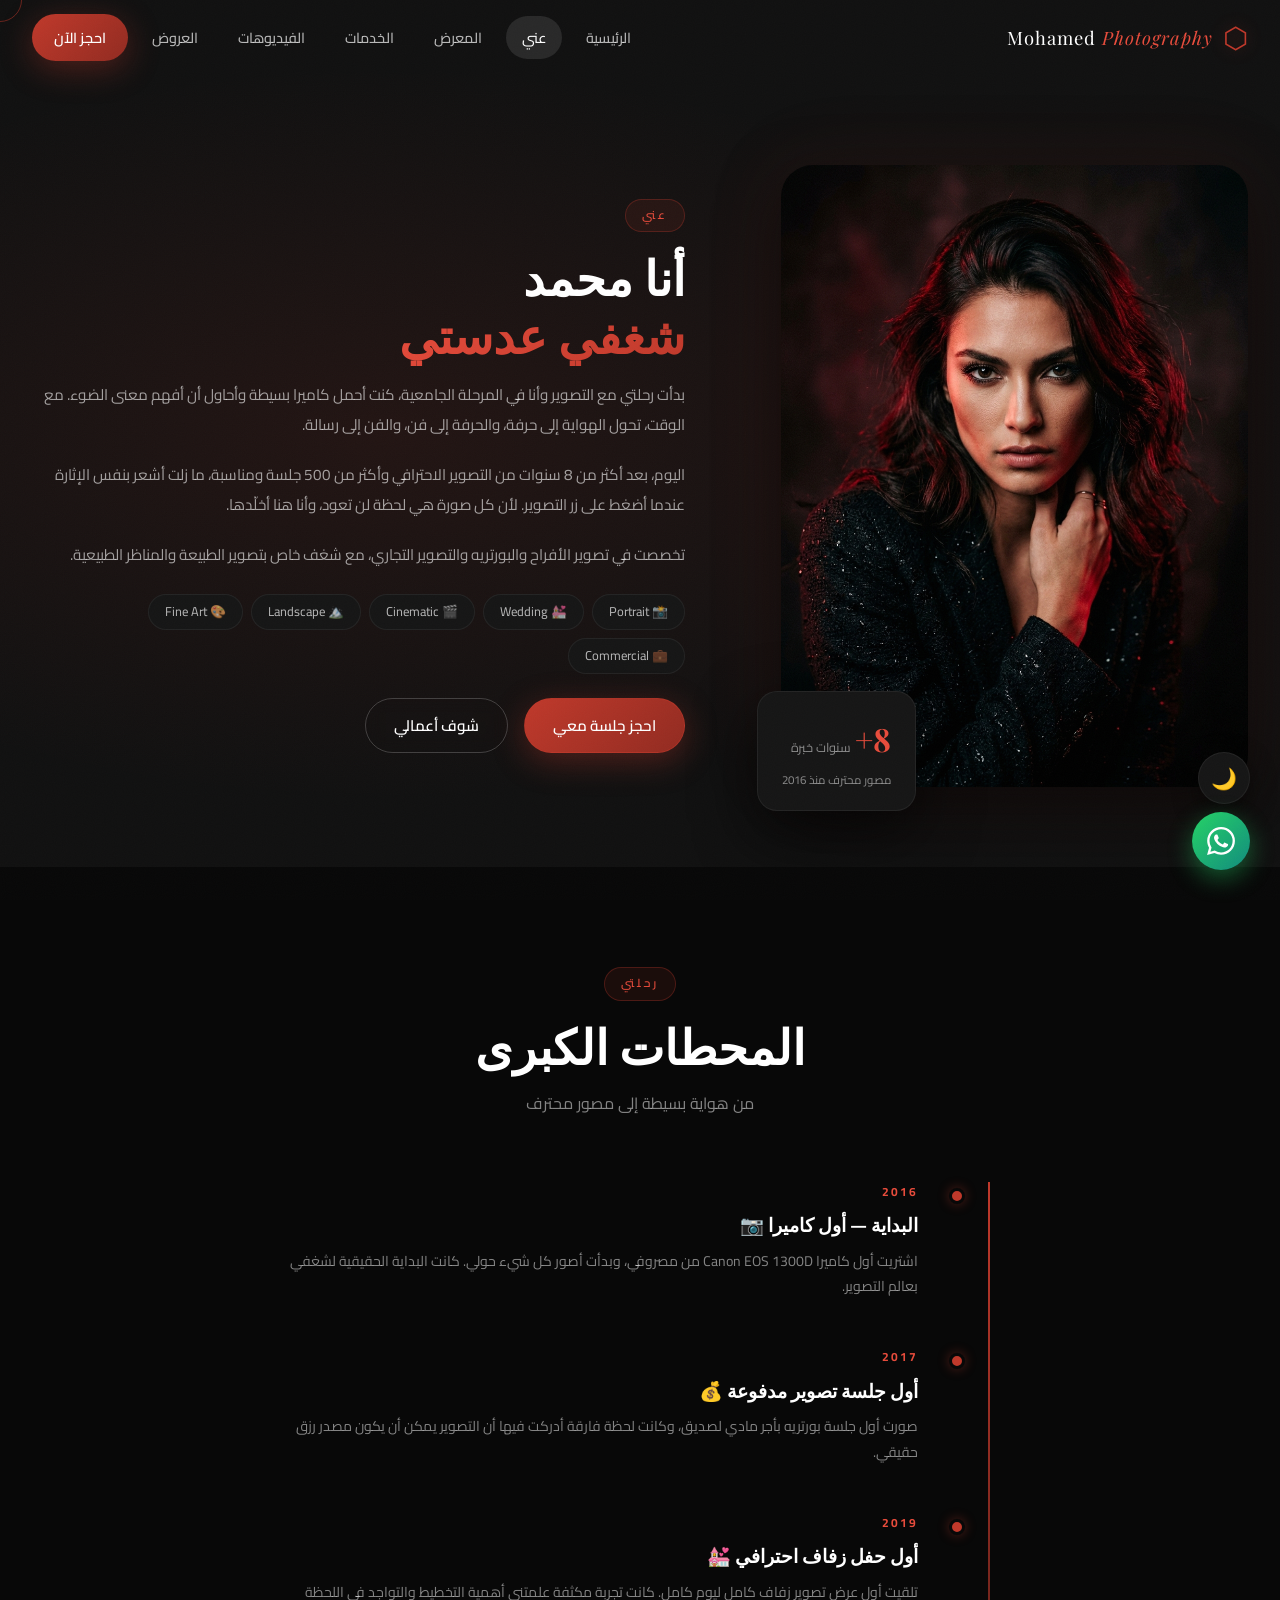
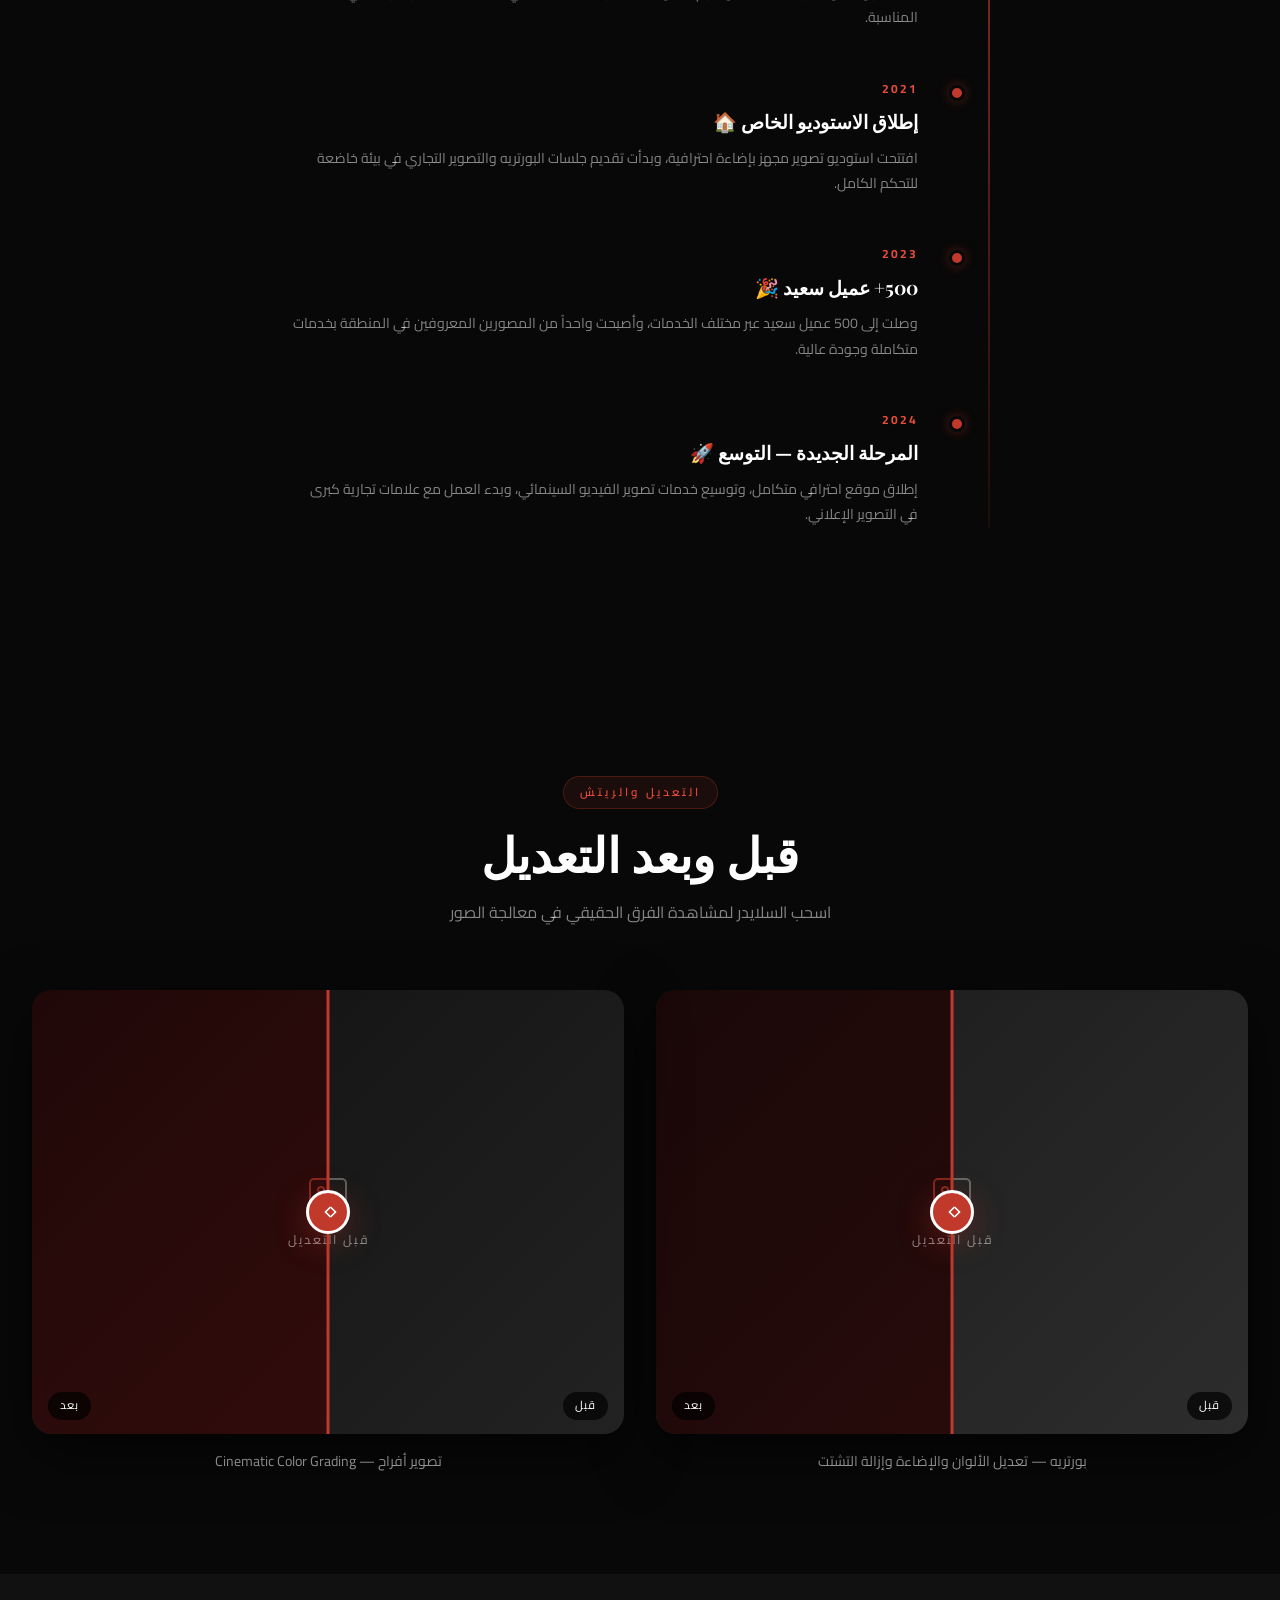
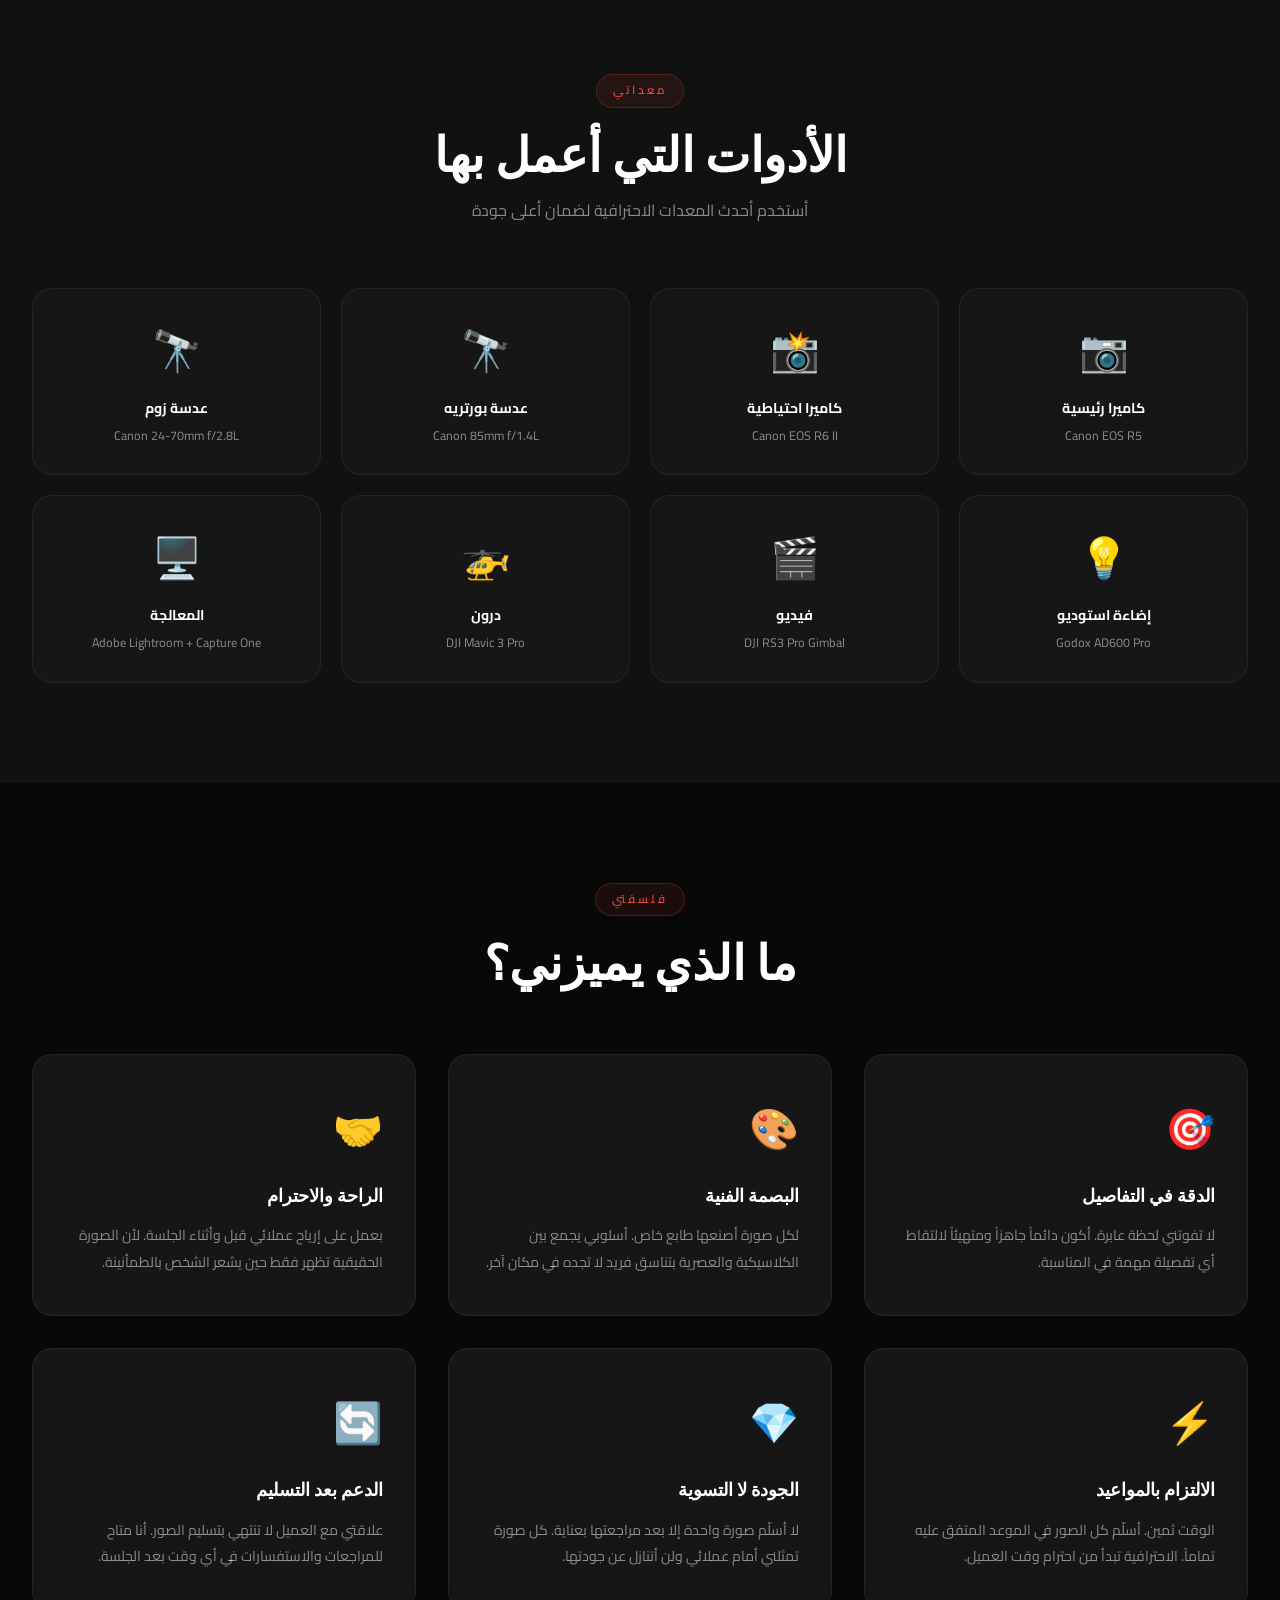
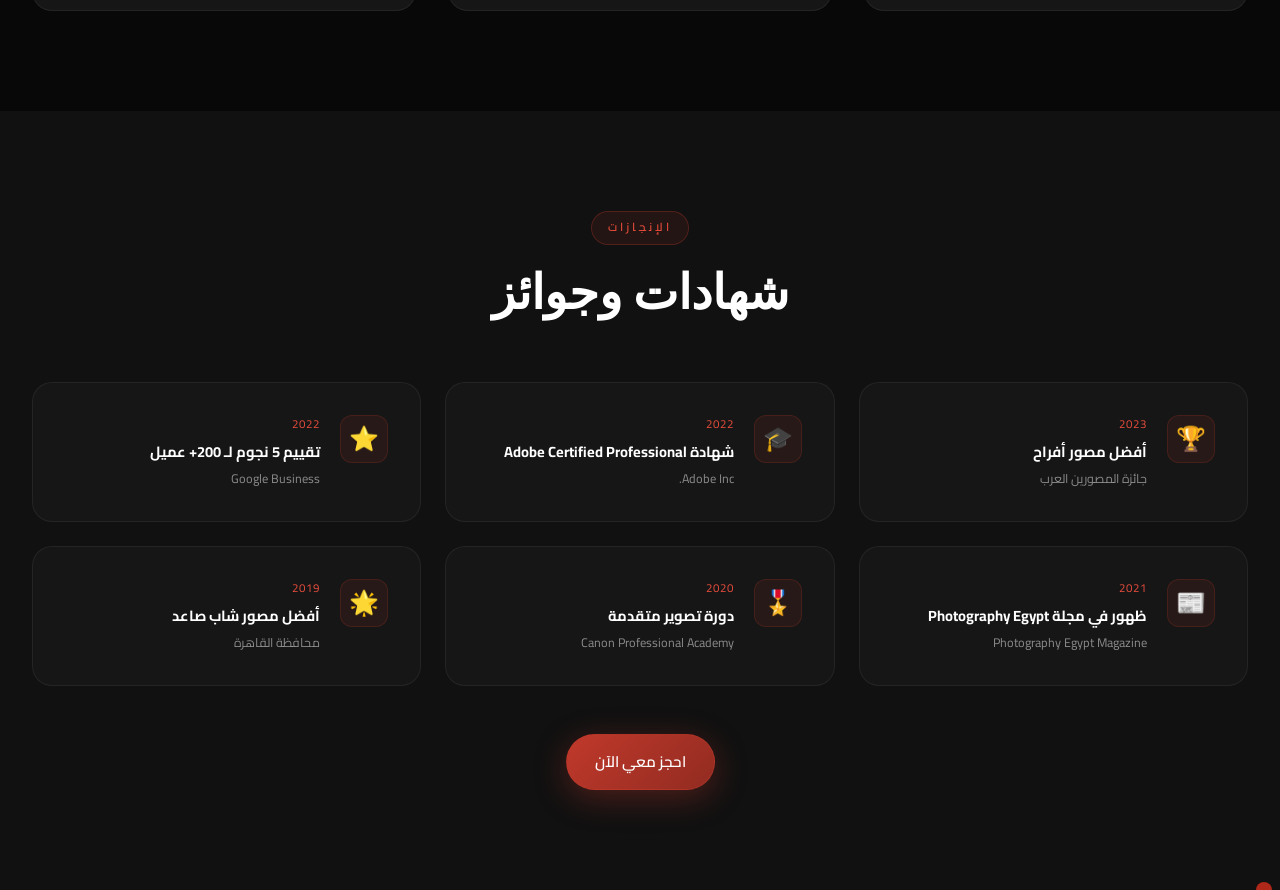
==== about.html @ d5df91e8 "Initial commit: Mohamed Photography website" ====
<!DOCTYPE html>
<html lang="ar" dir="rtl">
<head>
  <meta charset="UTF-8" />
  <meta name="viewport" content="width=device-width, initial-scale=1.0" />
  <title>عني | Mohamed Photography</title>
  <meta name="description" content="تعرف على Mohamed — مصور فوتوغرافي احترافي بخبرة 8 سنوات. قصتي مع التصوير، معداتي، شهاداتي." />
  <link rel="preconnect" href="https://fonts.googleapis.com" />
  <link rel="preconnect" href="https://fonts.gstatic.com" crossorigin />
  <link href="https://fonts.googleapis.com/css2?family=Playfair+Display:wght@400;600;700;900&family=Cairo:wght@300;400;500;600;700;900&display=swap" rel="stylesheet" />
  <link rel="stylesheet" href="css/style.css" />
  <link rel="stylesheet" href="css/animations.css" />
  <style>
.page-hero {
  padding: calc(var(--nav-height) + 90px) 0 80px;
  background: var(--black-mid);
  position: relative; overflow: hidden;
}
.page-hero::before {
  content: '';
  position: absolute; inset: 0;
  background: radial-gradient(ellipse at 30% 50%, rgba(192,57,43,0.1) 0%, transparent 60%);
}
.about-page-grid {
  display: grid;
  grid-template-columns: 1fr 1.4fr;
  gap: 6rem; align-items: center;
  position: relative; z-index: 2;
}
.about-page-img-wrap { position: relative; }
.about-page-img {
  width: 100%; border-radius: var(--radius-xl);
  box-shadow: var(--shadow-lg), 0 0 80px rgba(192,57,43,0.12);
  object-fit: cover; aspect-ratio: 3/4;
  transition: transform 0.6s ease;
}
.about-page-img-wrap:hover .about-page-img { transform: scale(1.02); }
.about-float-card {
  position: absolute; bottom: -24px; left: -24px;
  background: var(--black-card); border: 1px solid var(--black-border);
  border-radius: var(--radius-lg); padding: 1.25rem 1.5rem;
  box-shadow: var(--shadow-lg);
  animation: floatBadge 3s ease-in-out infinite;
}
.float-stat { display: flex; align-items: baseline; gap: 4px; }
.float-num { font-family: var(--font-display); font-size: 2rem; font-weight: 700; color: var(--crimson-light); }
.float-label { font-size: 0.8rem; color: var(--white-50); }
.about-page-content {}
.about-page-content .section-title { margin-bottom: 1rem; }
.about-page-content p { color: var(--white-60, rgba(255,255,255,0.6)); line-height: 2; margin-bottom: 1.2rem; font-size: 0.95rem; }
.about-tags { display: flex; flex-wrap: wrap; gap: 0.5rem; margin: 1.5rem 0; }
.about-tag {
  padding: 6px 16px; border-radius: 100px;
  border: 1px solid var(--black-border);
  background: var(--black-card);
  font-size: 0.8rem; color: var(--white-70);
  transition: var(--transition);
}
.about-tag:hover { border-color: rgba(192,57,43,0.3); color: var(--crimson-light); }

/* Timeline */
.timeline-section { padding: 100px 0; background: var(--black); }
.timeline { position: relative; padding-right: 2rem; }
.timeline::before {
  content: ''; position: absolute;
  top: 0; right: 0; bottom: 0; width: 2px;
  background: linear-gradient(to bottom, var(--crimson), rgba(192,57,43,0.1));
}
.timeline-item {
  position: relative; padding-right: 2.5rem;
  margin-bottom: 3rem;
  opacity: 0; transform: translateX(20px);
  transition: opacity 0.6s ease, transform 0.6s ease;
}
.timeline-item.visible { opacity: 1; transform: translateX(0); }
.timeline-dot {
  position: absolute; right: -7px; top: 6px;
  width: 16px; height: 16px; border-radius: 50%;
  background: var(--crimson);
  border: 3px solid var(--black);
  box-shadow: 0 0 12px var(--crimson-glow);
}
.timeline-year {
  font-size: 0.75rem; color: var(--crimson-light);
  letter-spacing: 2px; text-transform: uppercase; font-weight: 700;
  margin-bottom: 6px;
}
.timeline-title {
  font-family: var(--font-display); font-size: 1.2rem; font-weight: 700;
  margin-bottom: 0.5rem;
}
.timeline-desc { font-size: 0.88rem; color: var(--white-50); line-height: 1.8; }

/* Equipment */
.equipment-section { padding: 100px 0; background: var(--black-mid); }
.equipment-grid {
  display: grid; grid-template-columns: repeat(4, 1fr); gap: 1.25rem;
}
.equip-card {
  background: var(--black-card); border: 1px solid var(--black-border);
  border-radius: var(--radius-lg); padding: 1.75rem 1.5rem;
  text-align: center; transition: var(--transition-slow);
}
.equip-card:hover {
  border-color: rgba(192,57,43,0.3); transform: translateY(-6px);
  box-shadow: var(--shadow-lg);
}
.equip-icon {
  font-size: 2.5rem; margin-bottom: 0.75rem; display: block;
}
.equip-name { font-size: 0.88rem; font-weight: 700; margin-bottom: 4px; }
.equip-model { font-size: 0.78rem; color: var(--white-50); }

/* Values */
.values-section { padding: 100px 0; background: var(--black); }
.values-grid { display: grid; grid-template-columns: repeat(3, 1fr); gap: 2rem; }
.value-card {
  background: var(--black-card); border: 1px solid var(--black-border);
  border-radius: var(--radius-lg); padding: 2.5rem 2rem;
  position: relative; overflow: hidden; transition: var(--transition-slow);
}
.value-card::before {
  content: ''; position: absolute; bottom: 0; left: 0; right: 0; height: 3px;
  background: linear-gradient(90deg, var(--crimson), var(--crimson-light));
  transform: scaleX(0); transform-origin: right; transition: transform var(--transition-slow);
}
.value-card:hover { transform: translateY(-6px); box-shadow: var(--shadow-lg); }
.value-card:hover::before { transform: scaleX(1); transform-origin: left; }
.value-icon { font-size: 2.5rem; margin-bottom: 1rem; display: block; }
.value-title { font-family: var(--font-display); font-size: 1.15rem; font-weight: 700; margin-bottom: 0.75rem; }
.value-desc { font-size: 0.88rem; color: var(--white-50); line-height: 1.9; }

/* Awards */
.awards-section { padding: 100px 0; background: var(--black-mid); }
.awards-grid { display: grid; grid-template-columns: repeat(3, 1fr); gap: 1.5rem; }
.award-card {
  background: var(--black-card); border: 1px solid var(--black-border);
  border-radius: var(--radius-lg); padding: 2rem;
  display: flex; gap: 1.25rem; align-items: flex-start;
  transition: var(--transition-slow);
}
.award-card:hover { border-color: rgba(192,57,43,0.25); transform: translateY(-4px); }
.award-icon-wrap {
  width: 48px; height: 48px; border-radius: var(--radius);
  background: var(--crimson-subtle); border: 1px solid rgba(192,57,43,0.2);
  display: flex; align-items: center; justify-content: center; flex-shrink: 0;
  font-size: 1.5rem;
}
.award-year { font-size: 0.72rem; color: var(--crimson-light); letter-spacing: 1px; text-transform: uppercase; margin-bottom: 4px; }
.award-title { font-size: 0.92rem; font-weight: 700; margin-bottom: 4px; }
.award-org { font-size: 0.78rem; color: var(--white-50); }

/* Before/After */
.before-after-section { padding: 100px 0; background: var(--black); }
.ba-grid { display: grid; grid-template-columns: repeat(2, 1fr); gap: 2rem; }
.ba-slider-wrap {
  border-radius: var(--radius-lg); overflow: hidden;
  position: relative; aspect-ratio: 4/3;
  cursor: col-resize; user-select: none;
  box-shadow: var(--shadow-lg);
}
.ba-before, .ba-after {
  position: absolute; inset: 0;
  display: flex; align-items: center; justify-content: center;
}
.ba-before { background: linear-gradient(135deg, #1a1a1a, #2d2d2d); }
.ba-after { background: linear-gradient(135deg, #1a0808, #2d0c0c); clip-path: inset(0 50% 0 0); transition: none; }
.ba-ph {
  display: flex; flex-direction: column; align-items: center; gap: 8px;
  pointer-events: none;
}
.ba-ph svg { width: 48px; height: 48px; }
.ba-ph span { font-size: 0.78rem; letter-spacing: 2px; text-transform: uppercase; opacity: 0.5; }
.ba-before .ba-ph svg { color: rgba(255,255,255,0.3); }
.ba-after .ba-ph svg { color: rgba(192,57,43,0.6); }
.ba-divider {
  position: absolute; top: 0; bottom: 0; width: 3px;
  background: var(--crimson); left: 50%; transform: translateX(-50%);
  z-index: 10; transition: none;
}
.ba-handle {
  position: absolute; top: 50%; left: 50%;
  transform: translate(-50%, -50%);
  width: 44px; height: 44px; border-radius: 50%;
  background: var(--crimson); border: 3px solid white;
  box-shadow: var(--shadow-crimson);
  display: flex; align-items: center; justify-content: center;
  z-index: 11;
}
.ba-handle svg { width: 20px; height: 20px; color: white; }
.ba-label-before, .ba-label-after {
  position: absolute; bottom: 14px;
  background: rgba(0,0,0,0.7); color: white;
  font-size: 0.72rem; letter-spacing: 1px; text-transform: uppercase;
  padding: 4px 12px; border-radius: 100px; z-index: 12;
}
.ba-label-before { right: 16px; }
.ba-label-after { left: 16px; }
.ba-title { padding: 1rem 0 0; font-size: 0.88rem; color: var(--white-70); text-align: center; }

@media (max-width:1024px) {
  .about-page-grid { grid-template-columns:1fr; gap:3rem; }
  .equipment-grid { grid-template-columns:repeat(2,1fr); }
  .values-grid { grid-template-columns:repeat(2,1fr); }
  .awards-grid { grid-template-columns:1fr; }
  .ba-grid { grid-template-columns:1fr; }
}
@media (max-width:640px) {
  .equipment-grid { grid-template-columns:repeat(2,1fr); }
  .values-grid { grid-template-columns:1fr; }
}
  </style>
</head>
<body>

<div id="preloader">
  <div class="preloader-inner">
    <div class="lens-ring"></div><div class="lens-ring ring2"></div><div class="lens-ring ring3"></div>
    <div class="aperture">
      <div class="aperture-blade"></div><div class="aperture-blade"></div>
      <div class="aperture-blade"></div><div class="aperture-blade"></div>
      <div class="aperture-blade"></div><div class="aperture-blade"></div>
    </div>
    <p class="preloader-text">Mohamed Photography</p>
  </div>
</div>

<nav id="navbar" class="navbar">
  <div class="nav-container">
    <a href="index.html" class="nav-logo">
      <span class="logo-icon">⬡</span>
      <span class="logo-text">Mohamed <em>Photography</em></span>
    </a>
    <button class="nav-toggle" id="navToggle"><span></span><span></span><span></span></button>
    <ul class="nav-links" id="navLinks">
      <li><a href="index.html" class="nav-link">الرئيسية</a></li>
      <li><a href="about.html" class="nav-link active">عني</a></li>
      <li><a href="gallery.html" class="nav-link">المعرض</a></li>
      <li><a href="services.html" class="nav-link">الخدمات</a></li>
      <li><a href="videos.html" class="nav-link">الفيديوهات</a></li>
      <li><a href="offers.html" class="nav-link">العروض</a></li>
      <li><a href="contact.html" class="nav-link nav-cta">احجز الآن</a></li>
    </ul>
  </div>
</nav>

<!-- HERO -->
<section class="page-hero">
  <div class="container">
    <div class="about-page-grid">
      <div class="about-page-img-wrap">
        <img src="gallery_portrait.jpg" alt="Mohamed — مصور فوتوغرافي" class="about-page-img" />
        <div class="about-float-card">
          <div class="float-stat">
            <span class="float-num">8+</span>
            <span class="float-label">سنوات خبرة</span>
          </div>
          <div style="font-size:0.72rem;color:var(--white-50);margin-top:4px">مصور محترف منذ 2016</div>
        </div>
      </div>
      <div class="about-page-content">
        <div class="section-tag">عني</div>
        <h1 class="section-title">أنا محمد<br/><span class="accent-text">شغفي عدستي</span></h1>
        <p>بدأت رحلتي مع التصوير وأنا في المرحلة الجامعية، كنت أحمل كاميرا بسيطة وأحاول أن أفهم معنى الضوء. مع الوقت، تحول الهواية إلى حرفة، والحرفة إلى فن، والفن إلى رسالة.</p>
        <p>اليوم، بعد أكثر من 8 سنوات من التصوير الاحترافي وأكثر من 500 جلسة ومناسبة، ما زلت أشعر بنفس الإثارة عندما أضغط على زر التصوير. لأن كل صورة هي لحظة لن تعود، وأنا هنا أخلّدها.</p>
        <p>تخصصت في تصوير الأفراح والبورتريه والتصوير التجاري، مع شغف خاص بتصوير الطبيعة والمناظر الطبيعية.</p>
        <div class="about-tags">
          <span class="about-tag">📸 Portrait</span>
          <span class="about-tag">💒 Wedding</span>
          <span class="about-tag">🎬 Cinematic</span>
          <span class="about-tag">🏔️ Landscape</span>
          <span class="about-tag">🎨 Fine Art</span>
          <span class="about-tag">💼 Commercial</span>
        </div>
        <div style="display:flex;gap:1rem;flex-wrap:wrap;margin-top:1.5rem">
          <a href="contact.html" class="btn btn-primary">احجز جلسة معي</a>
          <a href="gallery.html" class="btn btn-outline">شوف أعمالي</a>
        </div>
      </div>
    </div>
  </div>
</section>

<!-- TIMELINE -->
<section class="timeline-section">
  <div class="container">
    <div class="section-header">
      <div class="section-tag">رحلتي</div>
      <h2 class="section-title">المحطات الكبرى</h2>
      <p class="section-subtitle">من هواية بسيطة إلى مصور محترف</p>
    </div>
    <div style="max-width:700px;margin:0 auto">
      <div class="timeline">
        <div class="timeline-item">
          <div class="timeline-dot"></div>
          <div class="timeline-year">2016</div>
          <div class="timeline-title">البداية — أول كاميرا 📷</div>
          <div class="timeline-desc">اشتريت أول كاميرا Canon EOS 1300D من مصروفي، وبدأت أصور كل شيء حولي. كانت البداية الحقيقية لشغفي بعالم التصوير.</div>
        </div>
        <div class="timeline-item">
          <div class="timeline-dot"></div>
          <div class="timeline-year">2017</div>
          <div class="timeline-title">أول جلسة تصوير مدفوعة 💰</div>
          <div class="timeline-desc">صورت أول جلسة بورتريه بأجر مادي لصديق، وكانت لحظة فارقة أدركت فيها أن التصوير يمكن أن يكون مصدر رزق حقيقي.</div>
        </div>
        <div class="timeline-item">
          <div class="timeline-dot"></div>
          <div class="timeline-year">2019</div>
          <div class="timeline-title">أول حفل زفاف احترافي 💒</div>
          <div class="timeline-desc">تلقيت أول عرض تصوير زفاف كامل ليوم كامل. كانت تجربة مكثفة علمتني أهمية التخطيط والتواجد في اللحظة المناسبة.</div>
        </div>
        <div class="timeline-item">
          <div class="timeline-dot"></div>
          <div class="timeline-year">2021</div>
          <div class="timeline-title">إطلاق الاستوديو الخاص 🏠</div>
          <div class="timeline-desc">افتتحت استوديو تصوير مجهز بإضاءة احترافية، وبدأت تقديم جلسات البورتريه والتصوير التجاري في بيئة خاضعة للتحكم الكامل.</div>
        </div>
        <div class="timeline-item">
          <div class="timeline-dot"></div>
          <div class="timeline-year">2023</div>
          <div class="timeline-title">500+ عميل سعيد 🎉</div>
          <div class="timeline-desc">وصلت إلى 500 عميل سعيد عبر مختلف الخدمات، وأصبحت واحداً من المصورين المعروفين في المنطقة بخدمات متكاملة وجودة عالية.</div>
        </div>
        <div class="timeline-item">
          <div class="timeline-dot"></div>
          <div class="timeline-year">2024</div>
          <div class="timeline-title">المرحلة الجديدة — التوسع 🚀</div>
          <div class="timeline-desc">إطلاق موقع احترافي متكامل، وتوسيع خدمات تصوير الفيديو السينمائي، وبدء العمل مع علامات تجارية كبرى في التصوير الإعلاني.</div>
        </div>
      </div>
    </div>
  </div>
</section>

<!-- BEFORE/AFTER -->
<section class="before-after-section">
  <div class="container">
    <div class="section-header">
      <div class="section-tag">التعديل والريتش</div>
      <h2 class="section-title">قبل وبعد التعديل</h2>
      <p class="section-subtitle">اسحب السلايدر لمشاهدة الفرق الحقيقي في معالجة الصور</p>
    </div>
    <div class="ba-grid">
      <!-- Slider 1 -->
      <div>
        <div class="ba-slider-wrap" id="ba1">
          <div class="ba-before">
            <div class="ba-ph">
              <svg viewBox="0 0 24 24" fill="none" stroke="currentColor" stroke-width="1"><rect x="3" y="3" width="18" height="18" rx="2"/><circle cx="8.5" cy="8.5" r="1.5"/><polyline points="21 15 16 10 5 21"/></svg>
              <span>قبل التعديل</span>
            </div>
          </div>
          <div class="ba-after" id="ba1-after">
            <div class="ba-ph">
              <svg viewBox="0 0 24 24" fill="none" stroke="currentColor" stroke-width="1"><rect x="3" y="3" width="18" height="18" rx="2"/><circle cx="8.5" cy="8.5" r="1.5"/><polyline points="21 15 16 10 5 21"/></svg>
              <span>بعد التعديل</span>
            </div>
          </div>
          <div class="ba-divider" id="ba1-div"></div>
          <div class="ba-handle" id="ba1-handle">
            <svg viewBox="0 0 24 24" fill="none" stroke="currentColor" stroke-width="2"><polyline points="15 18 9 12 15 6"/><polyline points="9 18 3 12 9 6" transform="scale(-1,1) translate(-24,0)"/></svg>
          </div>
          <span class="ba-label-before">قبل</span>
          <span class="ba-label-after">بعد</span>
        </div>
        <div class="ba-title">بورتريه — تعديل الألوان والإضاءة وإزالة التشتت</div>
      </div>
      <!-- Slider 2 -->
      <div>
        <div class="ba-slider-wrap" id="ba2">
          <div class="ba-before" style="background:linear-gradient(135deg,#111,#222)">
            <div class="ba-ph">
              <svg viewBox="0 0 24 24" fill="none" stroke="currentColor" stroke-width="1"><rect x="3" y="3" width="18" height="18" rx="2"/><circle cx="8.5" cy="8.5" r="1.5"/><polyline points="21 15 16 10 5 21"/></svg>
              <span>قبل التعديل</span>
            </div>
          </div>
          <div class="ba-after" id="ba2-after" style="background:linear-gradient(135deg,#200808,#380d0d)">
            <div class="ba-ph">
              <svg viewBox="0 0 24 24" fill="none" stroke="currentColor" stroke-width="1"><rect x="3" y="3" width="18" height="18" rx="2"/><circle cx="8.5" cy="8.5" r="1.5"/><polyline points="21 15 16 10 5 21"/></svg>
              <span>بعد التعديل</span>
            </div>
          </div>
          <div class="ba-divider" id="ba2-div"></div>
          <div class="ba-handle" id="ba2-handle">
            <svg viewBox="0 0 24 24" fill="none" stroke="currentColor" stroke-width="2"><polyline points="15 18 9 12 15 6"/><polyline points="9 18 3 12 9 6" transform="scale(-1,1) translate(-24,0)"/></svg>
          </div>
          <span class="ba-label-before">قبل</span>
          <span class="ba-label-after">بعد</span>
        </div>
        <div class="ba-title">تصوير أفراح — Cinematic Color Grading</div>
      </div>
    </div>
  </div>
</section>

<!-- EQUIPMENT -->
<section class="equipment-section">
  <div class="container">
    <div class="section-header">
      <div class="section-tag">معداتي</div>
      <h2 class="section-title">الأدوات التي أعمل بها</h2>
      <p class="section-subtitle">أستخدم أحدث المعدات الاحترافية لضمان أعلى جودة</p>
    </div>
    <div class="equipment-grid">
      <div class="equip-card"><span class="equip-icon">📷</span><div class="equip-name">كاميرا رئيسية</div><div class="equip-model">Canon EOS R5</div></div>
      <div class="equip-card"><span class="equip-icon">📸</span><div class="equip-name">كاميرا احتياطية</div><div class="equip-model">Canon EOS R6 II</div></div>
      <div class="equip-card"><span class="equip-icon">🔭</span><div class="equip-name">عدسة بورتريه</div><div class="equip-model">Canon 85mm f/1.4L</div></div>
      <div class="equip-card"><span class="equip-icon">🔭</span><div class="equip-name">عدسة زوم</div><div class="equip-model">Canon 24-70mm f/2.8L</div></div>
      <div class="equip-card"><span class="equip-icon">💡</span><div class="equip-name">إضاءة استوديو</div><div class="equip-model">Godox AD600 Pro</div></div>
      <div class="equip-card"><span class="equip-icon">🎬</span><div class="equip-name">فيديو</div><div class="equip-model">DJI RS3 Pro Gimbal</div></div>
      <div class="equip-card"><span class="equip-icon">🚁</span><div class="equip-name">درون</div><div class="equip-model">DJI Mavic 3 Pro</div></div>
      <div class="equip-card"><span class="equip-icon">🖥️</span><div class="equip-name">المعالجة</div><div class="equip-model">Adobe Lightroom + Capture One</div></div>
    </div>
  </div>
</section>

<!-- VALUES -->
<section class="values-section">
  <div class="container">
    <div class="section-header">
      <div class="section-tag">فلسفتي</div>
      <h2 class="section-title">ما الذي يميزني؟</h2>
    </div>
    <div class="values-grid">
      <div class="value-card"><span class="value-icon">🎯</span><h3 class="value-title">الدقة في التفاصيل</h3><p class="value-desc">لا تفوتني لحظة عابرة. أكون دائماً جاهزاً ومتهيئاً لالتقاط أي تفصيلة مهمة في المناسبة.</p></div>
      <div class="value-card"><span class="value-icon">🎨</span><h3 class="value-title">البصمة الفنية</h3><p class="value-desc">لكل صورة أصنعها طابع خاص. أسلوبي يجمع بين الكلاسيكية والعصرية بتناسق فريد لا تجده في مكان آخر.</p></div>
      <div class="value-card"><span class="value-icon">🤝</span><h3 class="value-title">الراحة والاحترام</h3><p class="value-desc">بعمل على إرياح عملائي قبل وأثناء الجلسة. لأن الصورة الحقيقية تظهر فقط حين يشعر الشخص بالطمأنينة.</p></div>
      <div class="value-card"><span class="value-icon">⚡</span><h3 class="value-title">الالتزام بالمواعيد</h3><p class="value-desc">الوقت ثمين. أسلّم كل الصور في الموعد المتفق عليه تماماً. الاحترافية تبدأ من احترام وقت العميل.</p></div>
      <div class="value-card"><span class="value-icon">💎</span><h3 class="value-title">الجودة لا التسوية</h3><p class="value-desc">لا أسلّم صورة واحدة إلا بعد مراجعتها بعناية. كل صورة تمثلني أمام عملائي ولن أتنازل عن جودتها.</p></div>
      <div class="value-card"><span class="value-icon">🔄</span><h3 class="value-title">الدعم بعد التسليم</h3><p class="value-desc">علاقتي مع العميل لا تنتهي بتسليم الصور. أنا متاح للمراجعات والاستفسارات في أي وقت بعد الجلسة.</p></div>
    </div>
  </div>
</section>

<!-- AWARDS -->
<section class="awards-section">
  <div class="container">
    <div class="section-header">
      <div class="section-tag">الإنجازات</div>
      <h2 class="section-title">شهادات وجوائز</h2>
    </div>
    <div class="awards-grid">
      <div class="award-card"><div class="award-icon-wrap">🏆</div><div><div class="award-year">2023</div><div class="award-title">أفضل مصور أفراح</div><div class="award-org">جائزة المصورين العرب</div></div></div>
      <div class="award-card"><div class="award-icon-wrap">🎓</div><div><div class="award-year">2022</div><div class="award-title">شهادة Adobe Certified Professional</div><div class="award-org">Adobe Inc.</div></div></div>
      <div class="award-card"><div class="award-icon-wrap">⭐</div><div><div class="award-year">2022</div><div class="award-title">تقييم 5 نجوم لـ 200+ عميل</div><div class="award-org">Google Business</div></div></div>
      <div class="award-card"><div class="award-icon-wrap">📰</div><div><div class="award-year">2021</div><div class="award-title">ظهور في مجلة Photography Egypt</div><div class="award-org">Photography Egypt Magazine</div></div></div>
      <div class="award-card"><div class="award-icon-wrap">🎖️</div><div><div class="award-year">2020</div><div class="award-title">دورة تصوير متقدمة</div><div class="award-org">Canon Professional Academy</div></div></div>
      <div class="award-card"><div class="award-icon-wrap">🌟</div><div><div class="award-year">2019</div><div class="award-title">أفضل مصور شاب صاعد</div><div class="award-org">محافظة القاهرة</div></div></div>
    </div>
    <div class="text-center mt-4">
      <a href="contact.html" class="btn btn-primary">احجز معي الآن</a>
    </div>
  </div>
</section>

<a href="https://wa.me/201121044291?text=مرحباً، أريد الاستفسار عن خدمات التصوير" class="whatsapp-float" target="_blank" aria-label="واتساب">
  <svg viewBox="0 0 24 24" fill="currentColor"><path d="M17.472 14.382c-.297-.149-1.758-.867-2.03-.967-.273-.099-.471-.148-.67.15-.197.297-.767.966-.94 1.164-.173.199-.347.223-.644.075-.297-.15-1.255-.463-2.39-1.475-.883-.788-1.48-1.761-1.653-2.059-.173-.297-.018-.458.13-.606.134-.133.298-.347.446-.52.149-.174.198-.298.298-.497.099-.198.05-.371-.025-.52-.075-.149-.669-1.612-.916-2.207-.242-.579-.487-.5-.669-.51-.173-.008-.371-.01-.57-.01-.198 0-.52.074-.792.372-.272.297-1.04 1.016-1.04 2.479 0 1.462 1.065 2.875 1.213 3.074.149.198 2.096 3.2 5.077 4.487.709.306 1.262.489 1.694.625.712.227 1.36.195 1.871.118.571-.085 1.758-.719 2.006-1.413.248-.694.248-1.289.173-1.413-.074-.124-.272-.198-.57-.347m-5.421 7.403h-.004a9.87 9.87 0 01-5.031-1.378l-.361-.214-3.741.982.998-3.648-.235-.374a9.86 9.86 0 01-1.51-5.26c.001-5.45 4.436-9.884 9.888-9.884 2.64 0 5.122 1.03 6.988 2.898a9.825 9.825 0 012.893 6.994c-.003 5.45-4.437 9.884-9.885 9.884m8.413-18.297A11.815 11.815 0 0012.05 0C5.495 0 .16 5.335.157 11.892c0 2.096.547 4.142 1.588 5.945L.057 24l6.305-1.654a11.882 11.882 0 005.683 1.448h.005c6.554 0 11.89-5.335 11.893-11.893a11.821 11.821 0 00-3.48-8.413z"/></svg>
  <span class="wa-tooltip">تواصل الآن</span>
</a>

<script src="js/main.js"></script>
<script>
// Before/After Sliders
function initBASlider(id) {
  const wrap = document.getElementById(id);
  if (!wrap) return;
  const after = document.getElementById(id + '-after');
  const div = document.getElementById(id + '-div');
  const handle = document.getElementById(id + '-handle');
  let dragging = false;

  function setPos(x) {
    const rect = wrap.getBoundingClientRect();
    let pct = Math.min(Math.max((x - rect.left) / rect.width * 100, 2), 98);
    // Since RTL, invert for Arabic
    after.style.clipPath = `inset(0 ${pct}% 0 0)`;
    div.style.left = (100 - pct) + '%';
    handle.style.left = (100 - pct) + '%';
  }

  wrap.addEventListener('mousedown', (e) => { dragging = true; setPos(e.clientX); });
  window.addEventListener('mousemove', (e) => { if (dragging) setPos(e.clientX); });
  window.addEventListener('mouseup', () => { dragging = false; });
  wrap.addEventListener('touchstart', (e) => { dragging = true; setPos(e.touches[0].clientX); });
  window.addEventListener('touchmove', (e) => { if (dragging) setPos(e.touches[0].clientX); });
  window.addEventListener('touchend', () => { dragging = false; });

  // Init at 50%
  setPos(wrap.getBoundingClientRect().left + wrap.getBoundingClientRect().width / 2);
}
initBASlider('ba1');
initBASlider('ba2');

// Timeline reveal
const timelineItems = document.querySelectorAll('.timeline-item');
const tlObs = new IntersectionObserver((entries) => {
  entries.forEach((entry, i) => {
    if (entry.isIntersecting) {
      setTimeout(() => entry.target.classList.add('visible'), i * 120);
      tlObs.unobserve(entry.target);
    }
  });
}, { threshold: 0.15 });
timelineItems.forEach(item => tlObs.observe(item));
</script>
</body>
</html>
---- css/style.css ----
/* ============================================================
   MOHAMED PHOTOGRAPHY — MAIN STYLESHEET
   Design: Dark & Crimson | Premium Professional
   ============================================================ */

/* ====== CSS VARIABLES ====== */
:root {
  --crimson: #c0392b;
  --crimson-light: #e74c3c;
  --crimson-dark: #922b21;
  --crimson-glow: rgba(192, 57, 43, 0.4);
  --crimson-subtle: rgba(192, 57, 43, 0.1);

  --black: #080808;
  --black-mid: #111111;
  --black-soft: #1a1a1a;
  --black-card: #161616;
  --black-border: rgba(255,255,255,0.06);

  --white: #ffffff;
  --white-90: rgba(255,255,255,0.9);
  --white-70: rgba(255,255,255,0.7);
  --white-50: rgba(255,255,255,0.5);
  --white-60: rgba(255,255,255,0.6);
  --white-40: rgba(255,255,255,0.4);
  --white-30: rgba(255,255,255,0.3);
  --white-20: rgba(255,255,255,0.2);
  --white-10: rgba(255,255,255,0.1);
  --white-5: rgba(255,255,255,0.05);

  --gold: #d4af37;
  --gold-light: #f0c040;

  --font-arabic: 'Cairo', sans-serif;
  --font-display: 'Playfair Display', serif;
  --font-accent: 'Cormorant Garamond', serif;

  --transition: 0.3s cubic-bezier(0.4, 0, 0.2, 1);
  --transition-slow: 0.6s cubic-bezier(0.4, 0, 0.2, 1);
  --transition-spring: 0.4s cubic-bezier(0.34, 1.56, 0.64, 1);

  --radius-sm: 6px;
  --radius: 12px;
  --radius-lg: 20px;
  --radius-xl: 32px;

  --shadow-sm: 0 2px 8px rgba(0,0,0,0.4);
  --shadow: 0 8px 24px rgba(0,0,0,0.5);
  --shadow-lg: 0 20px 60px rgba(0,0,0,0.6);
  --shadow-crimson: 0 8px 32px rgba(192,57,43,0.35);

  --nav-height: 75px;
}

/* ====== LIGHT MODE ====== */
body.light-mode {
  --black: #f5f5f5;
  --black-mid: #ebebeb;
  --black-soft: #e0e0e0;
  --black-card: #ffffff;
  --black-border: rgba(0,0,0,0.1);
  --white: #111111;
  --white-90: rgba(0,0,0,0.9);
  --white-70: rgba(0,0,0,0.7);
  --white-60: rgba(0,0,0,0.6);
  --white-50: rgba(0,0,0,0.5);
  --white-40: rgba(0,0,0,0.4);
  --white-30: rgba(0,0,0,0.3);
  --white-20: rgba(0,0,0,0.2);
  --white-10: rgba(0,0,0,0.08);
  --white-5: rgba(0,0,0,0.04);
  --shadow: 0 8px 24px rgba(0,0,0,0.12);
  --shadow-lg: 0 20px 60px rgba(0,0,0,0.15);
  --shadow-sm: 0 2px 8px rgba(0,0,0,0.1);
}
body.light-mode .navbar.scrolled {
  background: rgba(245,245,245,0.95);
  box-shadow: 0 1px 0 rgba(0,0,0,0.1), 0 8px 24px rgba(0,0,0,0.1);
}
body.light-mode #preloader { background: var(--black); }
body.light-mode .accent-text {
  background: linear-gradient(135deg, var(--crimson), var(--crimson-dark));
  -webkit-background-clip: text;
  -webkit-text-fill-color: transparent;
  background-clip: text;
}

/* ====== THEME TOGGLE BUTTON ====== */
.theme-toggle {
  position: fixed;
  bottom: 96px;
  right: 30px;
  width: 52px; height: 52px;
  border-radius: 50%;
  background: var(--black-card);
  border: 1px solid var(--black-border);
  display: flex; align-items: center; justify-content: center;
  cursor: pointer;
  z-index: 991;
  transition: var(--transition-spring);
  box-shadow: var(--shadow);
  font-size: 1.3rem;
}
.theme-toggle:hover { transform: scale(1.1) rotate(20deg); box-shadow: var(--shadow-lg); }

/* ====== RESET & BASE ====== */
*, *::before, *::after { box-sizing: border-box; margin: 0; padding: 0; }

html { scroll-behavior: smooth; overflow-x: hidden; }

body {
  font-family: var(--font-arabic);
  background: var(--black);
  color: var(--white);
  line-height: 1.7;
  overflow-x: hidden;
  direction: rtl;
}

a { text-decoration: none; color: inherit; transition: var(--transition); }
img { max-width: 100%; display: block; }
ul { list-style: none; }
button { cursor: pointer; border: none; background: none; font-family: inherit; }

/* ====== UTILITIES ====== */
.container {
  max-width: 1280px;
  margin: 0 auto;
  padding: 0 2rem;
}

.section { padding: 100px 0; }
.text-center { text-align: center; }
.mt-2 { margin-top: 2rem; }
.mt-4 { margin-top: 3rem; }

.accent-text {
  background: linear-gradient(135deg, var(--crimson-light), var(--crimson));
  -webkit-background-clip: text;
  -webkit-text-fill-color: transparent;
  background-clip: text;
}

/* ====== SECTION HEADERS ====== */
.section-tag {
  display: inline-block;
  font-size: 0.72rem;
  font-weight: 600;
  letter-spacing: 3px;
  text-transform: uppercase;
  color: var(--crimson-light);
  background: var(--crimson-subtle);
  border: 1px solid rgba(192,57,43,0.3);
  padding: 6px 16px;
  border-radius: 100px;
  margin-bottom: 1rem;
}

.section-title {
  font-family: var(--font-display);
  font-size: clamp(2rem, 4vw, 3rem);
  font-weight: 700;
  line-height: 1.2;
  margin-bottom: 1rem;
  color: var(--white);
}

.section-subtitle {
  font-size: 1rem;
  color: var(--white-50);
  max-width: 500px;
}

.section-header {
  text-align: center;
  margin-bottom: 4rem;
}
.section-header .section-subtitle { margin: 0 auto; }

/* ====== BUTTONS ====== */
.btn {
  display: inline-flex;
  align-items: center;
  gap: 10px;
  padding: 14px 28px;
  border-radius: 100px;
  font-family: var(--font-arabic);
  font-size: 0.95rem;
  font-weight: 600;
  transition: var(--transition-spring);
  position: relative;
  overflow: hidden;
}

.btn::before {
  content: '';
  position: absolute;
  inset: 0;
  background: linear-gradient(135deg, rgba(255,255,255,0.1), transparent);
  opacity: 0;
  transition: var(--transition);
}
.btn:hover::before { opacity: 1; }

.btn svg { width: 18px; height: 18px; transition: transform var(--transition-spring); }
.btn:hover svg { transform: translateX(4px); }

.btn-primary {
  background: linear-gradient(135deg, var(--crimson), var(--crimson-dark));
  color: var(--white);
  box-shadow: var(--shadow-crimson);
  border: 1px solid rgba(192,57,43,0.5);
}
.btn-primary:hover {
  transform: translateY(-3px);
  box-shadow: 0 16px 48px rgba(192,57,43,0.5);
}
.btn-primary:active { transform: translateY(-1px); }

.btn-outline {
  background: transparent;
  color: var(--white);
  border: 1px solid var(--white-20);
  backdrop-filter: blur(8px);
}
.btn-outline:hover {
  background: var(--white-10);
  border-color: var(--crimson);
  color: var(--crimson-light);
  transform: translateY(-3px);
}

.btn-whatsapp {
  background: linear-gradient(135deg, #25d366, #128c7e);
  color: var(--white);
  box-shadow: 0 8px 24px rgba(37,211,102,0.3);
}
.btn-whatsapp:hover {
  transform: translateY(-3px);
  box-shadow: 0 16px 40px rgba(37,211,102,0.4);
}

.btn-lg { padding: 18px 36px; font-size: 1.05rem; }

/* ====== PRELOADER ====== */
#preloader {
  position: fixed;
  inset: 0;
  background: var(--black);
  display: flex;
  align-items: center;
  justify-content: center;
  z-index: 9999;
  transition: opacity 0.6s ease, visibility 0.6s ease;
}
#preloader.hidden { opacity: 0; visibility: hidden; }

.preloader-inner {
  display: flex;
  flex-direction: column;
  align-items: center;
  gap: 1.5rem;
  position: relative;
}

.lens-ring {
  position: absolute;
  border: 2px solid var(--crimson);
  border-radius: 50%;
  width: 80px;
  height: 80px;
  animation: ringPulse 1.5s ease-in-out infinite;
}
.lens-ring.ring2 {
  width: 120px;
  height: 120px;
  border-color: rgba(192,57,43,0.5);
  animation-delay: 0.3s;
}
.lens-ring.ring3 {
  width: 160px;
  height: 160px;
  border-color: rgba(192,57,43,0.2);
  animation-delay: 0.6s;
}

.aperture {
  width: 50px;
  height: 50px;
  position: relative;
  animation: apertureSpin 2s linear infinite;
}
.aperture-blade {
  position: absolute;
  width: 100%;
  height: 100%;
  background: var(--crimson);
  clip-path: polygon(50% 0%, 60% 40%, 100% 40%, 70% 65%, 80% 100%, 50% 75%, 20% 100%, 30% 65%, 0% 40%, 40% 40%);
  opacity: 0.3;
}
.aperture-blade:nth-child(1) { transform: rotate(0deg); }
.aperture-blade:nth-child(2) { transform: rotate(60deg); }
.aperture-blade:nth-child(3) { transform: rotate(120deg); }
.aperture-blade:nth-child(4) { transform: rotate(180deg); }
.aperture-blade:nth-child(5) { transform: rotate(240deg); }
.aperture-blade:nth-child(6) { transform: rotate(300deg); }

.preloader-text {
  margin-top: 5.5rem;
  font-family: var(--font-display);
  font-size: 1.1rem;
  letter-spacing: 4px;
  color: var(--white-70);
  animation: textBlink 1.5s ease-in-out infinite;
}

/* ====== NAVBAR ====== */
.navbar {
  position: fixed;
  top: 0;
  left: 0;
  right: 0;
  height: var(--nav-height);
  z-index: 1000;
  transition: var(--transition-slow);
}

.navbar.scrolled {
  background: rgba(8, 8, 8, 0.95);
  backdrop-filter: blur(20px);
  box-shadow: 0 1px 0 var(--black-border), 0 8px 24px rgba(0,0,0,0.4);
}

.nav-container {
  max-width: 1280px;
  margin: 0 auto;
  padding: 0 2rem;
  height: 100%;
  display: flex;
  align-items: center;
  justify-content: space-between;
}

.nav-logo {
  display: flex;
  align-items: center;
  gap: 10px;
  text-decoration: none;
}
.logo-icon {
  font-size: 1.8rem;
  color: var(--crimson);
  line-height: 1;
  filter: drop-shadow(0 0 8px var(--crimson-glow));
}
.logo-text {
  font-family: var(--font-display);
  font-size: 1.15rem;
  color: var(--white);
  letter-spacing: 1px;
}
.logo-text em {
  font-style: italic;
  color: var(--crimson-light);
}

.nav-links {
  display: flex;
  align-items: center;
  gap: 0.5rem;
}

.nav-link {
  padding: 8px 16px;
  border-radius: 100px;
  font-size: 0.9rem;
  font-weight: 500;
  color: var(--white-70);
  transition: var(--transition);
  position: relative;
}
.nav-link:hover, .nav-link.active {
  color: var(--white);
  background: var(--white-10);
}

.nav-link.nav-cta {
  background: linear-gradient(135deg, var(--crimson), var(--crimson-dark));
  color: var(--white) !important;
  padding: 10px 22px;
  font-weight: 600;
  box-shadow: var(--shadow-crimson);
}
.nav-link.nav-cta:hover {
  transform: translateY(-2px);
  box-shadow: 0 12px 32px rgba(192,57,43,0.5);
  background: linear-gradient(135deg, var(--crimson-light), var(--crimson));
}

.nav-toggle {
  display: none;
  flex-direction: column;
  gap: 5px;
  padding: 8px;
  border-radius: var(--radius-sm);
}
.nav-toggle span {
  display: block;
  width: 24px;
  height: 2px;
  background: var(--white);
  border-radius: 2px;
  transition: var(--transition);
}
.nav-toggle.active span:nth-child(1) { transform: rotate(45deg) translate(5px, 5px); }
.nav-toggle.active span:nth-child(2) { opacity: 0; }
.nav-toggle.active span:nth-child(3) { transform: rotate(-45deg) translate(5px, -5px); }

/* ====== HERO ====== */
.hero {
  position: relative;
  min-height: 100vh;
  display: flex;
  align-items: center;
  overflow: hidden;
  padding-top: var(--nav-height);
}

.hero-canvas {
  position: absolute;
  inset: 0;
  width: 100%;
  height: 100%;
  z-index: 1;
}

.hero-bg {
  position: absolute;
  inset: 0;
  background-size: cover;
  background-position: center;
  background-repeat: no-repeat;
  z-index: 0;
  transform: scale(1.05);
  animation: heroZoom 20s ease-in-out infinite alternate;
}

.hero-overlay {
  position: absolute;
  inset: 0;
  background: linear-gradient(
    135deg,
    rgba(8,8,8,0.92) 0%,
    rgba(8,8,8,0.7) 50%,
    rgba(192,57,43,0.08) 100%
  );
  z-index: 2;
}

.hero-particles {
  position: absolute;
  inset: 0;
  z-index: 3;
  pointer-events: none;
}

.particle {
  position: absolute;
  width: 3px;
  height: 3px;
  background: var(--crimson-light);
  border-radius: 50%;
  animation: particleFloat linear infinite;
  opacity: 0;
}

.hero-content {
  position: relative;
  z-index: 10;
  max-width: 1280px;
  margin: 0 auto;
  padding: 0 2rem;
  width: 100%;
}

.hero-badge {
  display: inline-flex;
  align-items: center;
  gap: 8px;
  font-size: 0.78rem;
  letter-spacing: 3px;
  text-transform: uppercase;
  color: var(--crimson-light);
  background: rgba(192,57,43,0.12);
  border: 1px solid rgba(192,57,43,0.3);
  padding: 8px 20px;
  border-radius: 100px;
  margin-bottom: 2rem;
  backdrop-filter: blur(8px);
}
.hero-badge::before {
  content: '';
  width: 8px;
  height: 8px;
  background: var(--crimson);
  border-radius: 50%;
  animation: pulse 2s ease-in-out infinite;
}

.hero-title {
  font-family: var(--font-display);
  font-size: clamp(3.5rem, 8vw, 7rem);
  font-weight: 900;
  line-height: 1;
  margin-bottom: 1.5rem;
  display: flex;
  flex-direction: column;
  gap: 0.1em;
}
.title-line {
  display: block;
  overflow: hidden;
}
.title-line.accent {
  background: linear-gradient(135deg, var(--crimson-light), var(--crimson));
  -webkit-background-clip: text;
  -webkit-text-fill-color: transparent;
  background-clip: text;
}

.hero-subtitle {
  font-size: clamp(1rem, 2vw, 1.25rem);
  color: var(--white-70);
  max-width: 480px;
  margin-bottom: 2.5rem;
  font-weight: 300;
  line-height: 1.8;
}

.hero-actions {
  display: flex;
  gap: 1rem;
  flex-wrap: wrap;
  margin-bottom: 4rem;
}

.hero-stats {
  display: flex;
  align-items: center;
  gap: 2rem;
  padding: 1.5rem 2rem;
  background: rgba(255,255,255,0.04);
  border: 1px solid var(--black-border);
  border-radius: var(--radius-lg);
  backdrop-filter: blur(12px);
  width: fit-content;
}

.hero-stat {
  display: flex;
  align-items: baseline;
  gap: 2px;
  flex-direction: row;
}
.stat-num {
  font-family: var(--font-display);
  font-size: 2rem;
  font-weight: 700;
  color: var(--crimson-light);
}
.stat-plus {
  font-size: 1.2rem;
  color: var(--crimson);
  font-weight: 700;
  margin-left: 4px;
  margin-right: 8px;
}
.stat-label {
  font-size: 0.82rem;
  color: var(--white-50);
  white-space: nowrap;
}

.stat-divider {
  width: 1px;
  height: 40px;
  background: var(--black-border);
}

.hero-scroll-indicator {
  position: absolute;
  bottom: 40px;
  left: 50%;
  transform: translateX(-50%);
  z-index: 10;
  display: flex;
  flex-direction: column;
  align-items: center;
  gap: 8px;
}
.hero-scroll-indicator span {
  font-size: 0.72rem;
  letter-spacing: 2px;
  text-transform: uppercase;
  color: var(--white-50);
}
.scroll-line {
  width: 1px;
  height: 50px;
  background: linear-gradient(to bottom, var(--crimson), transparent);
  animation: scrollLine 2s ease-in-out infinite;
}

/* ====== ABOUT ====== */
.about-section { background: var(--black-mid); }

.about-grid {
  display: grid;
  grid-template-columns: 1fr 1fr;
  gap: 6rem;
  align-items: center;
}

.about-img-wrapper {
  position: relative;
  display: flex;
  justify-content: center;
}

.about-img-3d {
  position: relative;
  border-radius: var(--radius-lg);
  overflow: hidden;
  box-shadow: var(--shadow-lg), 0 0 80px rgba(192,57,43,0.15);
  transform: perspective(1000px) rotateY(5deg) rotateX(2deg);
  transition: transform 0.6s ease;
}
.about-img-3d:hover {
  transform: perspective(1000px) rotateY(0deg) rotateX(0deg) scale(1.02);
}

.about-img {
  width: 100%;
  max-width: 420px;
  aspect-ratio: 3/4;
  object-fit: cover;
  display: block;
}

.about-badge-float {
  position: absolute;
  top: 20px;
  left: -20px;
  background: linear-gradient(135deg, var(--crimson), var(--crimson-dark));
  color: var(--white);
  padding: 10px 18px;
  border-radius: var(--radius);
  font-size: 0.85rem;
  font-weight: 600;
  display: flex;
  align-items: center;
  gap: 8px;
  box-shadow: var(--shadow-crimson);
  animation: floatBadge 3s ease-in-out infinite;
}
.about-badge-float svg { width: 16px; height: 16px; }

.experience-card {
  position: absolute;
  bottom: -20px;
  right: -20px;
  background: var(--black-card);
  border: 1px solid var(--black-border);
  border-radius: var(--radius);
  padding: 20px 24px;
  text-align: center;
  box-shadow: var(--shadow-lg);
  animation: floatBadge 3s ease-in-out 1.5s infinite;
}
.exp-num {
  display: block;
  font-family: var(--font-display);
  font-size: 2.5rem;
  font-weight: 700;
  color: var(--crimson-light);
  line-height: 1;
}
.exp-text {
  font-size: 0.8rem;
  color: var(--white-50);
  margin-top: 4px;
  white-space: nowrap;
}

.about-content { padding: 2rem 0; }

.about-text {
  color: var(--white-70);
  line-height: 2;
  margin-bottom: 1.5rem;
  font-size: 0.95rem;
}

.about-skills { margin-top: 2rem; display: flex; flex-direction: column; gap: 1rem; }

.skill-item {}
.skill-name {
  font-size: 0.88rem;
  color: var(--white-70);
  margin-bottom: 6px;
  display: block;
}
.skill-bar {
  height: 4px;
  background: var(--white-10);
  border-radius: 100px;
  overflow: hidden;
}
.skill-fill {
  height: 100%;
  background: linear-gradient(90deg, var(--crimson), var(--crimson-light));
  border-radius: 100px;
  width: 0%;
  transition: width 1.5s cubic-bezier(0.4, 0, 0.2, 1);
}

/* ====== SERVICES PREVIEW ====== */
.services-preview { background: var(--black); }

.services-grid {
  display: grid;
  grid-template-columns: repeat(3, 1fr);
  gap: 1.5rem;
}

.service-card {
  background: var(--black-card);
  border: 1px solid var(--black-border);
  border-radius: var(--radius-lg);
  padding: 2.5rem 2rem;
  transition: var(--transition-slow);
  position: relative;
  overflow: hidden;
  cursor: pointer;
}

.service-card::before {
  content: '';
  position: absolute;
  bottom: 0;
  left: 0;
  right: 0;
  height: 3px;
  background: linear-gradient(90deg, var(--crimson), var(--crimson-light));
  transform: scaleX(0);
  transform-origin: right;
  transition: transform var(--transition-slow);
}

.service-card:hover {
  border-color: rgba(192,57,43,0.3);
  transform: translateY(-8px);
  box-shadow: 0 24px 60px rgba(0,0,0,0.5), 0 0 40px rgba(192,57,43,0.1);
}
.service-card:hover::before { transform: scaleX(1); transform-origin: left; }

.service-icon-3d {
  margin-bottom: 1.5rem;
}

.icon-cube {
  width: 60px;
  height: 60px;
  background: linear-gradient(135deg, var(--crimson-subtle), rgba(192,57,43,0.05));
  border: 1px solid rgba(192,57,43,0.2);
  border-radius: var(--radius);
  display: flex;
  align-items: center;
  justify-content: center;
  transition: var(--transition-spring);
}
.icon-cube svg {
  width: 26px;
  height: 26px;
  color: var(--crimson-light);
}

.service-card:hover .icon-cube {
  background: linear-gradient(135deg, var(--crimson), var(--crimson-dark));
  transform: rotateY(15deg) scale(1.1);
  box-shadow: var(--shadow-crimson);
}
.service-card:hover .icon-cube svg { color: var(--white); }

.service-card h3 {
  font-family: var(--font-display);
  font-size: 1.2rem;
  font-weight: 600;
  margin-bottom: 0.75rem;
  color: var(--white);
}
.service-card p {
  font-size: 0.88rem;
  color: var(--white-50);
  line-height: 1.8;
  margin-bottom: 1.5rem;
}
.service-link {
  font-size: 0.85rem;
  color: var(--crimson-light);
  font-weight: 600;
  display: inline-flex;
  align-items: center;
  gap: 6px;
  transition: var(--transition);
}
.service-link:hover { color: var(--crimson); gap: 10px; }
.service-link span { display: inline-block; transition: transform var(--transition); }
.service-link:hover span { transform: translateX(-4px); }

/* ====== FEATURED GALLERY ====== */
.featured-gallery { background: var(--black-mid); }

.gallery-masonry {
  display: grid;
  grid-template-columns: repeat(4, 1fr);
  grid-template-rows: repeat(2, 320px);
  gap: 1rem;
  margin-bottom: 3rem;
  padding: 0 2rem;
  max-width: 1280px;
  margin-left: auto;
  margin-right: auto;
}

.gallery-item {
  position: relative;
  border-radius: var(--radius);
  overflow: hidden;
  cursor: pointer;
  background: var(--black-card);
}

.gallery-item.tall { grid-row: span 2; }
.gallery-item.wide { grid-column: span 2; }

.gallery-item img {
  width: 100%;
  height: 100%;
  object-fit: cover;
  transition: transform 0.8s cubic-bezier(0.4, 0, 0.2, 1);
}
.gallery-item:hover img { transform: scale(1.08); }

.gallery-placeholder {
  width: 100%;
  height: 100%;
  display: flex;
  align-items: center;
  justify-content: center;
  transition: transform 0.8s cubic-bezier(0.4, 0, 0.2, 1);
}

.events-placeholder {
  background: linear-gradient(135deg, #1a0a0a, #2d0c0c, #1a0808);
}
.product-placeholder {
  background: linear-gradient(135deg, #0a0a1a, #0c0c2d, #0a0a18);
}
.nature-placeholder {
  background: linear-gradient(135deg, #0a1a0a, #0c2d0c, #0a180a);
}

.placeholder-content {
  display: flex;
  flex-direction: column;
  align-items: center;
  gap: 12px;
}
.placeholder-content svg {
  width: 48px;
  height: 48px;
  color: rgba(255,255,255,0.2);
}
.placeholder-content span {
  font-size: 0.85rem;
  color: rgba(255,255,255,0.3);
  letter-spacing: 2px;
  text-transform: uppercase;
}
.gallery-item:hover .gallery-placeholder { transform: scale(1.05); }

.gallery-overlay {
  position: absolute;
  inset: 0;
  background: linear-gradient(to top, rgba(8,8,8,0.95) 0%, rgba(8,8,8,0.2) 60%, transparent 100%);
  display: flex;
  flex-direction: column;
  justify-content: flex-end;
  padding: 1.5rem;
  opacity: 0;
  transition: opacity var(--transition-slow);
}
.gallery-item:hover .gallery-overlay { opacity: 1; }

.gallery-cat {
  font-size: 0.72rem;
  letter-spacing: 2px;
  text-transform: uppercase;
  color: var(--crimson-light);
  margin-bottom: 4px;
}
.gallery-overlay h4 {
  font-family: var(--font-display);
  font-size: 1.1rem;
  color: var(--white);
  margin-bottom: 1rem;
}
.gallery-zoom {
  width: 44px;
  height: 44px;
  border-radius: 50%;
  background: var(--crimson);
  display: flex;
  align-items: center;
  justify-content: center;
  align-self: flex-end;
  transition: var(--transition-spring);
}
.gallery-zoom svg { width: 18px; height: 18px; color: var(--white); }
.gallery-zoom:hover { background: var(--crimson-light); transform: scale(1.15); }

/* ====== TESTIMONIALS ====== */
.testimonials-section { background: var(--black); }

.testimonials-track {
  display: grid;
  grid-template-columns: repeat(4, 1fr);
  gap: 1.5rem;
  margin-bottom: 2rem;
}

.testimonial-card {
  background: var(--black-card);
  border: 1px solid var(--black-border);
  border-radius: var(--radius-lg);
  padding: 2rem;
  transition: var(--transition-slow);
  position: relative;
}
.testimonial-card::before {
  content: '"';
  position: absolute;
  top: 1rem;
  right: 2rem;
  font-size: 6rem;
  font-family: var(--font-display);
  color: var(--crimson-subtle);
  line-height: 1;
  font-weight: 900;
}
.testimonial-card:hover {
  border-color: rgba(192,57,43,0.25);
  transform: translateY(-6px);
  box-shadow: var(--shadow-lg);
}

.testimonial-stars {
  color: var(--gold);
  font-size: 1rem;
  margin-bottom: 1rem;
  letter-spacing: 2px;
}
.testimonial-text {
  font-size: 0.9rem;
  color: var(--white-70);
  line-height: 1.9;
  margin-bottom: 1.5rem;
  position: relative;
  z-index: 1;
}
.testimonial-author {
  display: flex;
  align-items: center;
  gap: 12px;
}
.author-avatar {
  width: 42px;
  height: 42px;
  border-radius: 50%;
  background: linear-gradient(135deg, var(--crimson), var(--crimson-dark));
  display: flex;
  align-items: center;
  justify-content: center;
  font-size: 1.1rem;
  font-weight: 700;
  color: var(--white);
  flex-shrink: 0;
}
.testimonial-author strong {
  display: block;
  font-size: 0.92rem;
  color: var(--white);
}
.testimonial-author span {
  font-size: 0.78rem;
  color: var(--white-50);
}

.testimonials-dots {
  display: flex;
  justify-content: center;
  gap: 8px;
}
.dot {
  width: 8px;
  height: 8px;
  border-radius: 100px;
  background: var(--white-20);
  transition: var(--transition);
}
.dot.active { width: 24px; background: var(--crimson); }

/* ====== CTA SECTION ====== */
.cta-section {
  position: relative;
  background: var(--black-mid);
  overflow: hidden;
  padding: 120px 0;
  text-align: center;
}

.cta-bg-3d {
  position: absolute;
  inset: 0;
  background: radial-gradient(ellipse at center, rgba(192,57,43,0.08) 0%, transparent 70%);
  pointer-events: none;
}

.cta-content { position: relative; z-index: 2; }

.cta-title {
  font-family: var(--font-display);
  font-size: clamp(2.5rem, 5vw, 4rem);
  font-weight: 700;
  line-height: 1.2;
  margin-bottom: 1rem;
}

.cta-subtitle {
  font-size: 1.1rem;
  color: var(--white-60);
  margin-bottom: 2.5rem;
}

.cta-actions {
  display: flex;
  gap: 1rem;
  justify-content: center;
  flex-wrap: wrap;
}

/* ====== FOOTER ====== */
.footer { background: var(--black); border-top: 1px solid var(--black-border); }

.footer-top { padding: 80px 0 40px; }

.footer-grid {
  display: grid;
  grid-template-columns: 2fr 1fr 1fr 1.5fr;
  gap: 4rem;
}

.footer-brand { }
.footer-brand .nav-logo { margin-bottom: 1rem; }
.footer-brand p {
  font-size: 0.88rem;
  color: var(--white-50);
  line-height: 1.9;
  margin-bottom: 1.5rem;
}

.footer-social {
  display: flex;
  gap: 10px;
}
.social-link {
  width: 40px;
  height: 40px;
  border-radius: 50%;
  background: var(--white-5);
  border: 1px solid var(--black-border);
  display: flex;
  align-items: center;
  justify-content: center;
  transition: var(--transition-spring);
}
.social-link svg { width: 16px; height: 16px; }
.social-link:hover {
  background: var(--crimson);
  border-color: var(--crimson);
  transform: translateY(-3px);
  box-shadow: 0 8px 20px rgba(192,57,43,0.4);
}

.footer-links h4, .footer-contact h4 {
  font-family: var(--font-display);
  font-size: 0.95rem;
  font-weight: 600;
  color: var(--white);
  margin-bottom: 1.5rem;
  padding-bottom: 0.75rem;
  border-bottom: 1px solid var(--black-border);
}

.footer-links ul { display: flex; flex-direction: column; gap: 0.75rem; }
.footer-links a {
  font-size: 0.88rem;
  color: var(--white-50);
  transition: var(--transition);
}
.footer-links a:hover { color: var(--crimson-light); padding-left: 4px; }

.footer-contact { }
.contact-item {
  display: flex;
  align-items: center;
  gap: 12px;
  margin-bottom: 1rem;
}
.contact-item svg { width: 16px; height: 16px; color: var(--crimson); flex-shrink: 0; }
.contact-item a {
  font-size: 0.88rem;
  color: var(--white-50);
  transition: var(--transition);
}
.contact-item a:hover { color: var(--crimson-light); }

.footer-bottom {
  border-top: 1px solid var(--black-border);
  padding: 1.5rem 0;
  text-align: center;
}
.footer-bottom p {
  font-size: 0.82rem;
  color: var(--white-30, rgba(255,255,255,0.3));
}

/* ====== WHATSAPP FLOAT ====== */
.whatsapp-float {
  position: fixed;
  bottom: 30px;
  right: 30px;
  width: 58px;
  height: 58px;
  background: linear-gradient(135deg, #25d366, #128c7e);
  border-radius: 50%;
  display: flex;
  align-items: center;
  justify-content: center;
  z-index: 999;
  box-shadow: 0 8px 24px rgba(37,211,102,0.4);
  transition: var(--transition-spring);
  animation: waPulse 3s ease-in-out infinite;
}
.whatsapp-float svg { width: 28px; height: 28px; color: white; }
.whatsapp-float:hover {
  transform: scale(1.15) translateY(-3px);
  box-shadow: 0 16px 40px rgba(37,211,102,0.5);
  animation: none;
}

.wa-tooltip {
  position: absolute;
  left: calc(100% + 12px);
  top: 50%;
  transform: translateY(-50%);
  background: var(--black-soft);
  color: var(--white);
  font-size: 0.82rem;
  font-weight: 600;
  padding: 6px 14px;
  border-radius: 100px;
  white-space: nowrap;
  opacity: 0;
  pointer-events: none;
  transition: var(--transition);
  border: 1px solid var(--black-border);
}
.whatsapp-float:hover .wa-tooltip { opacity: 1; }

/* ====== SCROLL REVEAL ====== */
.reveal-fade, .reveal-up {
  opacity: 0;
  transition: opacity 0.8s ease, transform 0.8s cubic-bezier(0.4, 0, 0.2, 1);
}
.reveal-up { transform: translateY(40px); }
.reveal-fade.visible, .reveal-up.visible { opacity: 1; transform: none; }

.delay-2 { transition-delay: 0.2s; }
.delay-3 { transition-delay: 0.3s; }
.delay-4 { transition-delay: 0.5s; }

/* ====== RESPONSIVE ====== */
@media (max-width: 1024px) {
  .about-grid { grid-template-columns: 1fr; gap: 4rem; }
  .services-grid { grid-template-columns: repeat(2, 1fr); }
  .testimonials-track { grid-template-columns: repeat(2, 1fr); }
  .footer-grid { grid-template-columns: 1fr 1fr; gap: 3rem; }
  .gallery-masonry { grid-template-columns: repeat(2, 1fr); grid-template-rows: auto; }
  .gallery-item.tall { grid-row: span 1; }
  .gallery-item.wide { grid-column: span 1; }
}

@media (max-width: 768px) {
  :root { --nav-height: 65px; }
  .section { padding: 70px 0; }

  .nav-links {
    position: fixed;
    top: var(--nav-height);
    right: 0;
    left: 0;
    background: rgba(8,8,8,0.98);
    backdrop-filter: blur(20px);
    flex-direction: column;
    padding: 2rem;
    gap: 0.5rem;
    border-bottom: 1px solid var(--black-border);
    transform: translateY(-100%);
    opacity: 0;
    pointer-events: none;
    transition: var(--transition-slow);
  }
  .nav-links.open { transform: translateY(0); opacity: 1; pointer-events: all; }

  .nav-toggle { display: flex; }

  .hero-title { font-size: clamp(2.8rem, 10vw, 4rem); }
  .hero-stats { flex-wrap: wrap; gap: 1rem; }
  .stat-divider { display: none; }

  .services-grid { grid-template-columns: 1fr; }
  .testimonials-track { grid-template-columns: 1fr; }
  .footer-grid { grid-template-columns: 1fr; }

  .gallery-masonry { grid-template-columns: 1fr 1fr; }
  .cta-actions { flex-direction: column; align-items: center; }

  .about-img-3d { transform: none; }
  .about-badge-float { left: 0; }
  .experience-card { right: 0; }
}

@media (max-width: 480px) {
  .container { padding: 0 1.25rem; }
  .hero-actions { flex-direction: column; }
  .gallery-masonry { grid-template-columns: 1fr; }
  .hero-stats { display: grid; grid-template-columns: 1fr 1fr; }
}
---- css/animations.css ----
/* ============================================================
   ANIMATIONS — Keyframes & 3D Effects
   ============================================================ */

/* ====== KEYFRAMES ====== */
@keyframes ringPulse {
  0%, 100% { transform: scale(1); opacity: 1; }
  50% { transform: scale(1.15); opacity: 0.5; }
}

@keyframes apertureSpin {
  from { transform: rotate(0deg); }
  to { transform: rotate(360deg); }
}

@keyframes textBlink {
  0%, 100% { opacity: 0.7; }
  50% { opacity: 1; }
}

@keyframes heroZoom {
  from { transform: scale(1.05); }
  to { transform: scale(1.12); }
}

@keyframes particleFloat {
  0% { transform: translateY(0) translateX(0); opacity: 0; }
  10% { opacity: 1; }
  90% { opacity: 0.8; }
  100% { transform: translateY(-100vh) translateX(50px); opacity: 0; }
}

@keyframes pulse {
  0%, 100% { box-shadow: 0 0 0 0 rgba(192,57,43,0.6); }
  50% { box-shadow: 0 0 0 6px rgba(192,57,43,0); }
}

@keyframes scrollLine {
  0% { transform: scaleY(0); transform-origin: top; opacity: 1; }
  50% { transform: scaleY(1); transform-origin: top; }
  51% { transform-origin: bottom; }
  100% { transform: scaleY(0); transform-origin: bottom; opacity: 0; }
}

@keyframes floatBadge {
  0%, 100% { transform: translateY(0); }
  50% { transform: translateY(-8px); }
}

@keyframes waPulse {
  0%, 100% { box-shadow: 0 8px 24px rgba(37,211,102,0.4), 0 0 0 0 rgba(37,211,102,0.4); }
  50% { box-shadow: 0 8px 24px rgba(37,211,102,0.4), 0 0 0 12px rgba(37,211,102,0); }
}

@keyframes shimmer {
  from { background-position: -200% 0; }
  to { background-position: 200% 0; }
}

@keyframes fadeInDown {
  from { opacity: 0; transform: translateY(-20px); }
  to { opacity: 1; transform: translateY(0); }
}

@keyframes fadeInUp {
  from { opacity: 0; transform: translateY(30px); }
  to { opacity: 1; transform: translateY(0); }
}

@keyframes scaleIn {
  from { opacity: 0; transform: scale(0.9); }
  to { opacity: 1; transform: scale(1); }
}

@keyframes rotateIn {
  from { opacity: 0; transform: rotate(-10deg) scale(0.9); }
  to { opacity: 1; transform: rotate(0) scale(1); }
}

@keyframes slideInRight {
  from { opacity: 0; transform: translateX(40px); }
  to { opacity: 1; transform: translateX(0); }
}

@keyframes slideInLeft {
  from { opacity: 0; transform: translateX(-40px); }
  to { opacity: 1; transform: translateX(0); }
}

@keyframes gradientShift {
  0% { background-position: 0% 50%; }
  50% { background-position: 100% 50%; }
  100% { background-position: 0% 50%; }
}

/* ====== 3D CARD EFFECTS ====== */
.card-3d {
  transform-style: preserve-3d;
  perspective: 1000px;
}

.tilt-card {
  transition: transform 0.1s ease;
}

/* ====== GRADIENT TEXT ANIMATION ====== */
.gradient-text-animate {
  background: linear-gradient(270deg, #c0392b, #e74c3c, #c0392b, #922b21);
  background-size: 400% 400%;
  -webkit-background-clip: text;
  -webkit-text-fill-color: transparent;
  background-clip: text;
  animation: gradientShift 4s ease infinite;
}

/* ====== GLOW EFFECT ====== */
.glow-crimson {
  filter: drop-shadow(0 0 20px rgba(192,57,43,0.6));
}

/* ====== STAGGER REVEAL ====== */
.stagger-1 { animation-delay: 0.1s !important; transition-delay: 0.1s !important; }
.stagger-2 { animation-delay: 0.2s !important; transition-delay: 0.2s !important; }
.stagger-3 { animation-delay: 0.3s !important; transition-delay: 0.3s !important; }
.stagger-4 { animation-delay: 0.4s !important; transition-delay: 0.4s !important; }
.stagger-5 { animation-delay: 0.5s !important; transition-delay: 0.5s !important; }
.stagger-6 { animation-delay: 0.6s !important; transition-delay: 0.6s !important; }

/* ====== HOVER LINE EFFECT ====== */
.hover-underline {
  position: relative;
}
.hover-underline::after {
  content: '';
  position: absolute;
  bottom: -2px;
  right: 0;
  left: 0;
  height: 1px;
  background: var(--crimson);
  transform: scaleX(0);
  transform-origin: left;
  transition: transform 0.3s ease;
}
.hover-underline:hover::after { transform: scaleX(1); }

/* ====== LOADING SKELETON ====== */
.skeleton {
  background: linear-gradient(90deg, var(--black-card) 25%, var(--black-soft) 37%, var(--black-card) 63%);
  background-size: 400px 100%;
  animation: shimmer 1.4s ease infinite;
}

/* ====== SCROLL PROGRESS BAR ====== */
.scroll-progress {
  position: fixed;
  top: 0;
  left: 0;
  height: 3px;
  background: linear-gradient(90deg, var(--crimson), var(--crimson-light));
  z-index: 9999;
  transition: width 0.1s linear;
  box-shadow: 0 0 8px var(--crimson-glow);
}

/* ====== PAGE TRANSITIONS ====== */
.page-transition {
  animation: fadeInUp 0.6s ease both;
}

/* ====== CURSOR EFFECTS ====== */
.custom-cursor {
  position: fixed;
  width: 16px;
  height: 16px;
  border-radius: 50%;
  background: var(--crimson);
  pointer-events: none;
  z-index: 99999;
  transform: translate(-50%, -50%);
  transition: width 0.2s, height 0.2s, opacity 0.2s;
  mix-blend-mode: difference;
}

.cursor-ring {
  position: fixed;
  width: 44px;
  height: 44px;
  border-radius: 50%;
  border: 1.5px solid rgba(192,57,43,0.5);
  pointer-events: none;
  z-index: 99998;
  transform: translate(-50%, -50%);
  transition: width 0.3s, height 0.3s, transform 0.15s;
}

/* ====== NOISE TEXTURE OVERLAY ====== */
.noise-overlay {
  position: fixed;
  inset: 0;
  pointer-events: none;
  z-index: 9998;
  opacity: 0.02;
  background-image: url("data:image/svg+xml,%3Csvg viewBox='0 0 200 200' xmlns='http://www.w3.org/2000/svg'%3E%3Cfilter id='noise'%3E%3CfeTurbulence type='fractalNoise' baseFrequency='0.9' numOctaves='4' stitchTiles='stitch'/%3E%3C/filter%3E%3Crect width='100%25' height='100%25' filter='url(%23noise)' opacity='1'/%3E%3C/svg%3E");
  background-repeat: repeat;
  background-size: 200px 200px;
}

/* ====== LIGHT BEAM EFFECT ====== */
.light-beam {
  position: absolute;
  width: 2px;
  background: linear-gradient(to bottom, transparent, var(--crimson-light), transparent);
  opacity: 0.3;
  animation: beamSweep 8s ease-in-out infinite;
}

@keyframes beamSweep {
  0%, 100% { left: 0%; opacity: 0; }
  10% { opacity: 0.3; }
  90% { opacity: 0.3; }
  100% { left: 100%; opacity: 0; }
}
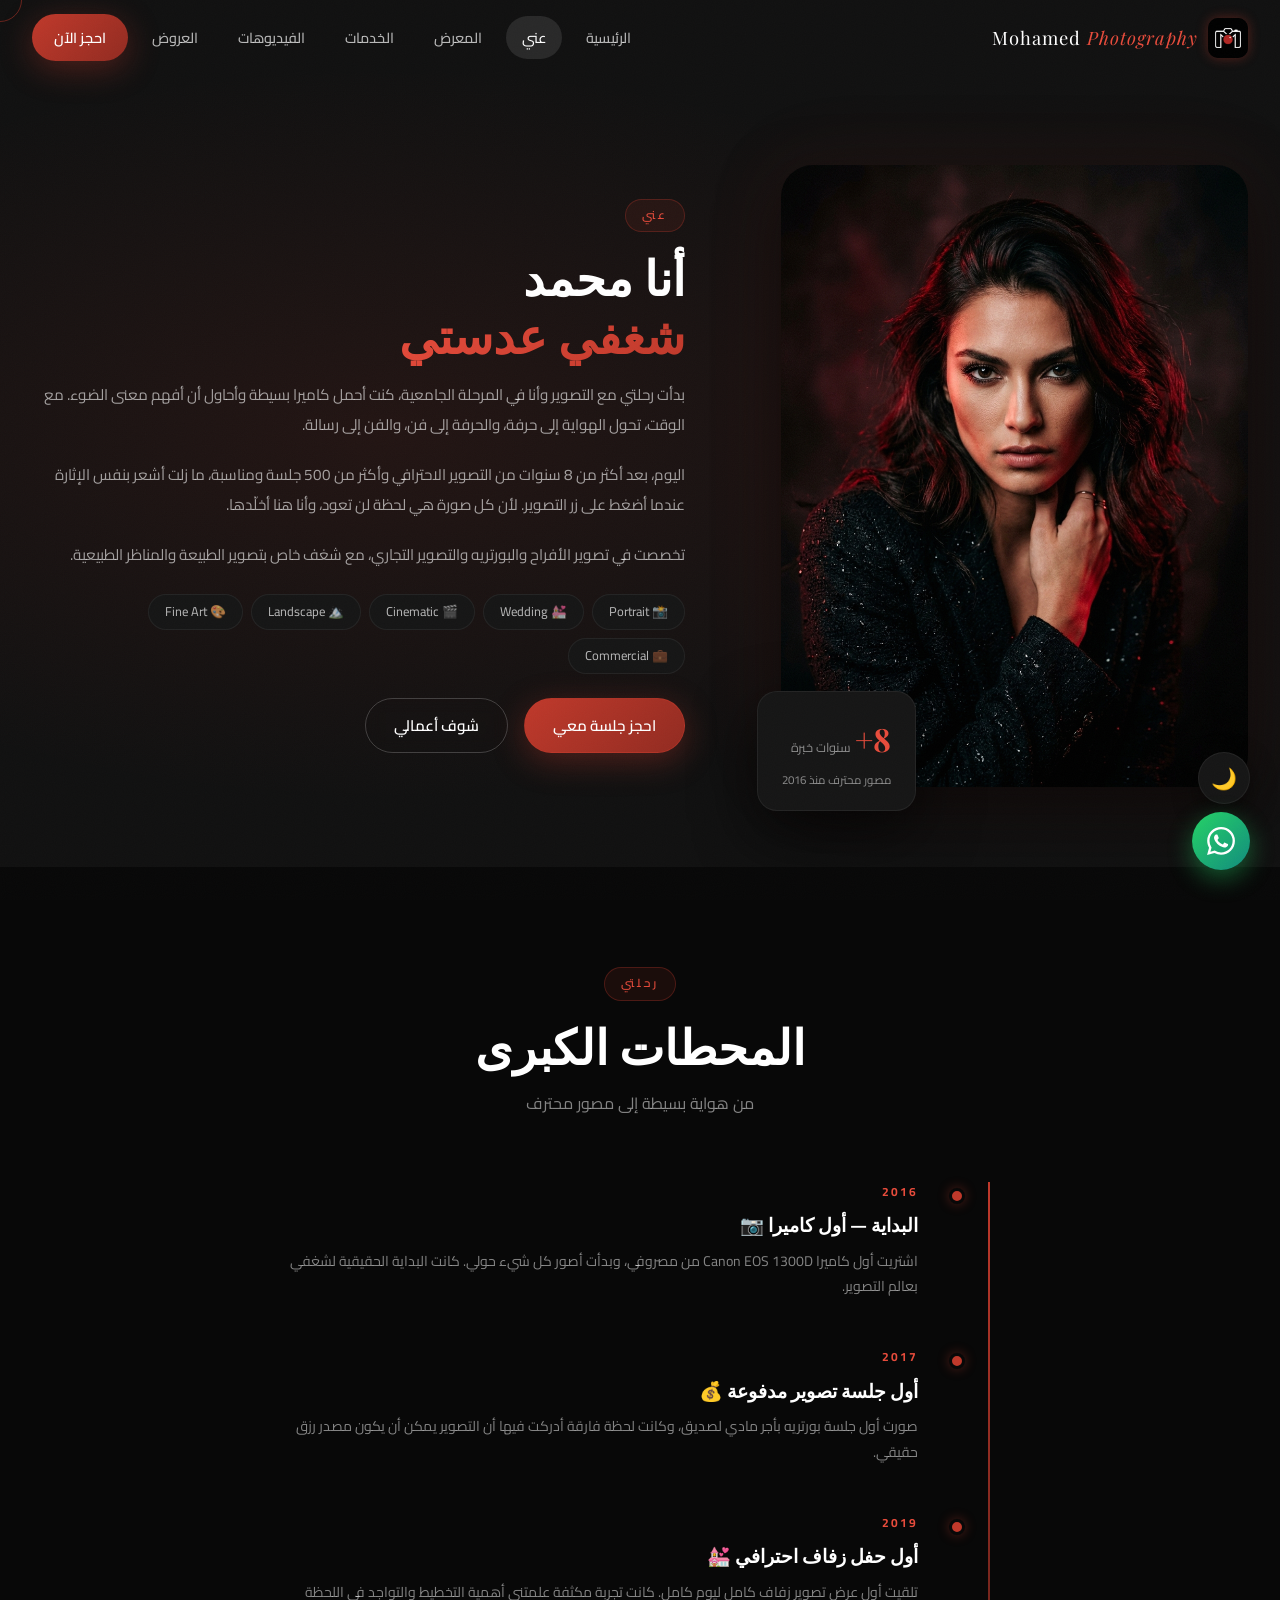
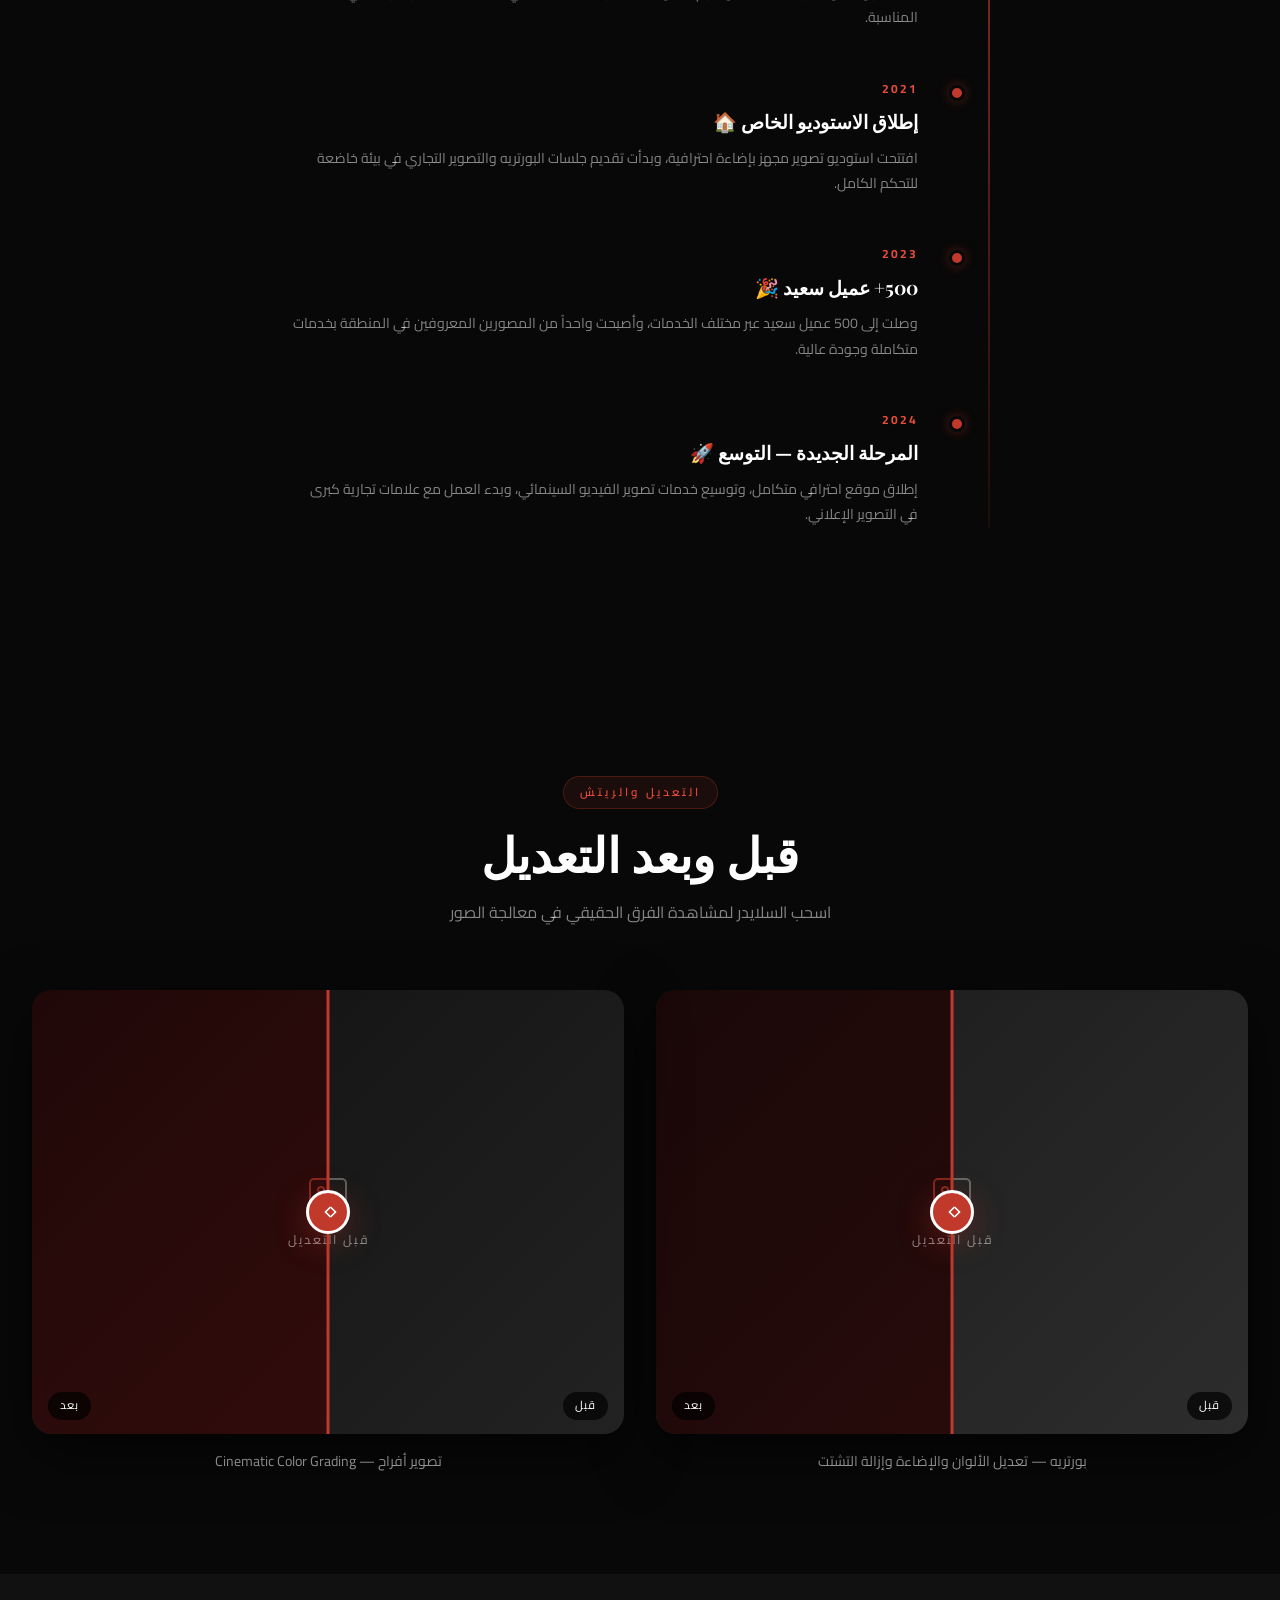
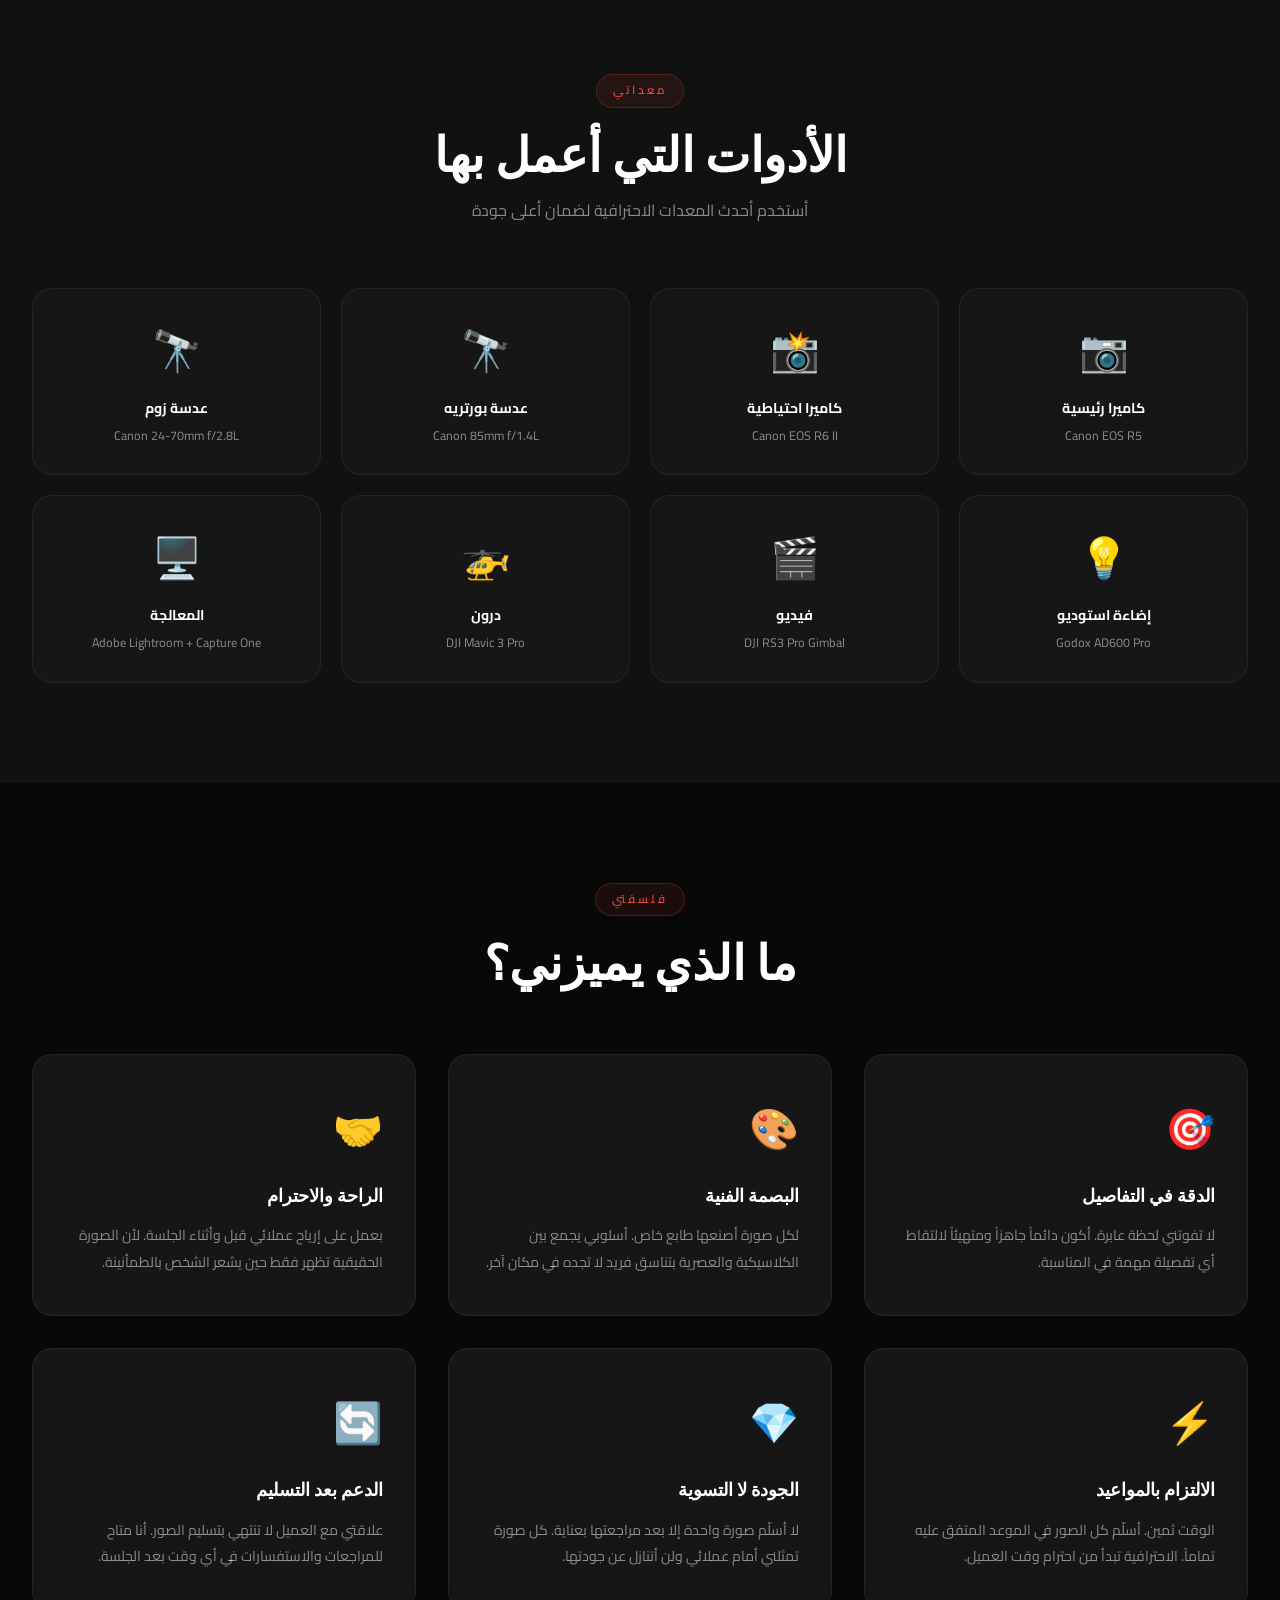
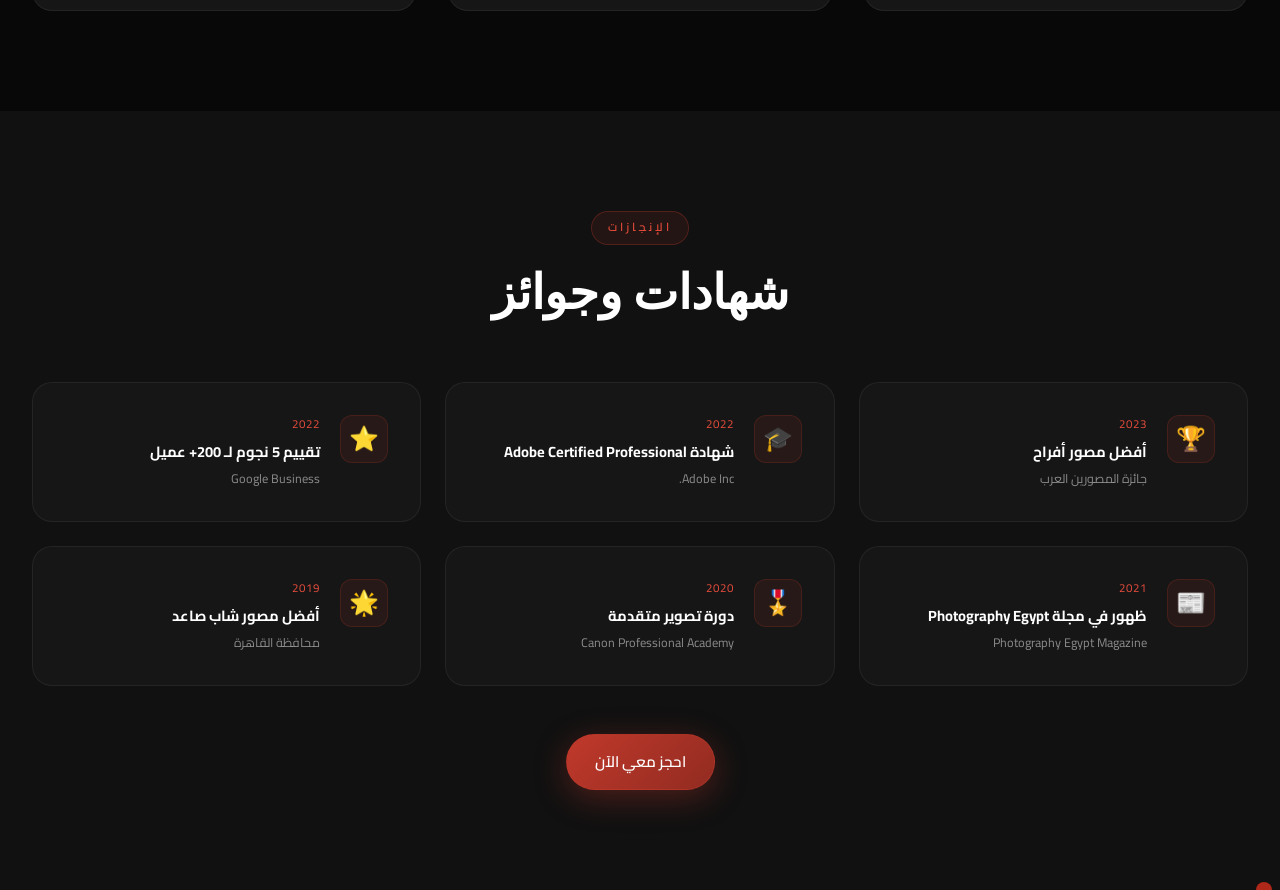
==== commit e7f3d7c8: "Add camera logo + favicon" ====
--- a/about.html
+++ b/about.html
@@ -4,6 +4,8 @@
   <meta charset="UTF-8" />
   <meta name="viewport" content="width=device-width, initial-scale=1.0" />
   <title>عني | Mohamed Photography</title>
+  <link rel="icon" type="image/png" href="images/favicon.png">
+  <link rel="apple-touch-icon" href="images/logo.png">
   <meta name="description" content="تعرف على Mohamed — مصور فوتوغرافي احترافي بخبرة 8 سنوات. قصتي مع التصوير، معداتي، شهاداتي." />
   <link rel="preconnect" href="https://fonts.googleapis.com" />
   <link rel="preconnect" href="https://fonts.gstatic.com" crossorigin />
@@ -228,7 +230,7 @@
 <nav id="navbar" class="navbar">
   <div class="nav-container">
     <a href="index.html" class="nav-logo">
-      <span class="logo-icon">⬡</span>
+      <img src="images/logo.png" alt="Mohamed Photography Logo" class="logo-img">
       <span class="logo-text">Mohamed <em>Photography</em></span>
     </a>
     <button class="nav-toggle" id="navToggle"><span></span><span></span><span></span></button>
--- a/css/style.css
+++ b/css/style.css
@@ -632,11 +632,7 @@
   border-radius: var(--radius-lg);
   overflow: hidden;
   box-shadow: var(--shadow-lg), 0 0 80px rgba(192,57,43,0.15);
-  transform: perspective(1000px) rotateY(5deg) rotateX(2deg);
-  transition: transform 0.6s ease;
-}
-.about-img-3d:hover {
-  transform: perspective(1000px) rotateY(0deg) rotateX(0deg) scale(1.02);
+  transform-style: preserve-3d;
 }
 
 .about-img {
@@ -645,6 +641,7 @@
   aspect-ratio: 3/4;
   object-fit: cover;
   display: block;
+  transform: translateZ(30px) scale(1.05);
 }
 
 .about-badge-float {
@@ -1258,3 +1255,14 @@
   .gallery-masonry { grid-template-columns: 1fr; }
   .hero-stats { display: grid; grid-template-columns: 1fr 1fr; }
 }
+
+/* Logo image */
+.logo-img {
+  width: 40px;
+  height: 40px;
+  border-radius: 10px;
+  object-fit: cover;
+  box-shadow: 0 0 12px var(--crimson-glow);
+  transition: transform var(--transition);
+}
+.nav-logo:hover .logo-img { transform: scale(1.08) rotate(-4deg); }
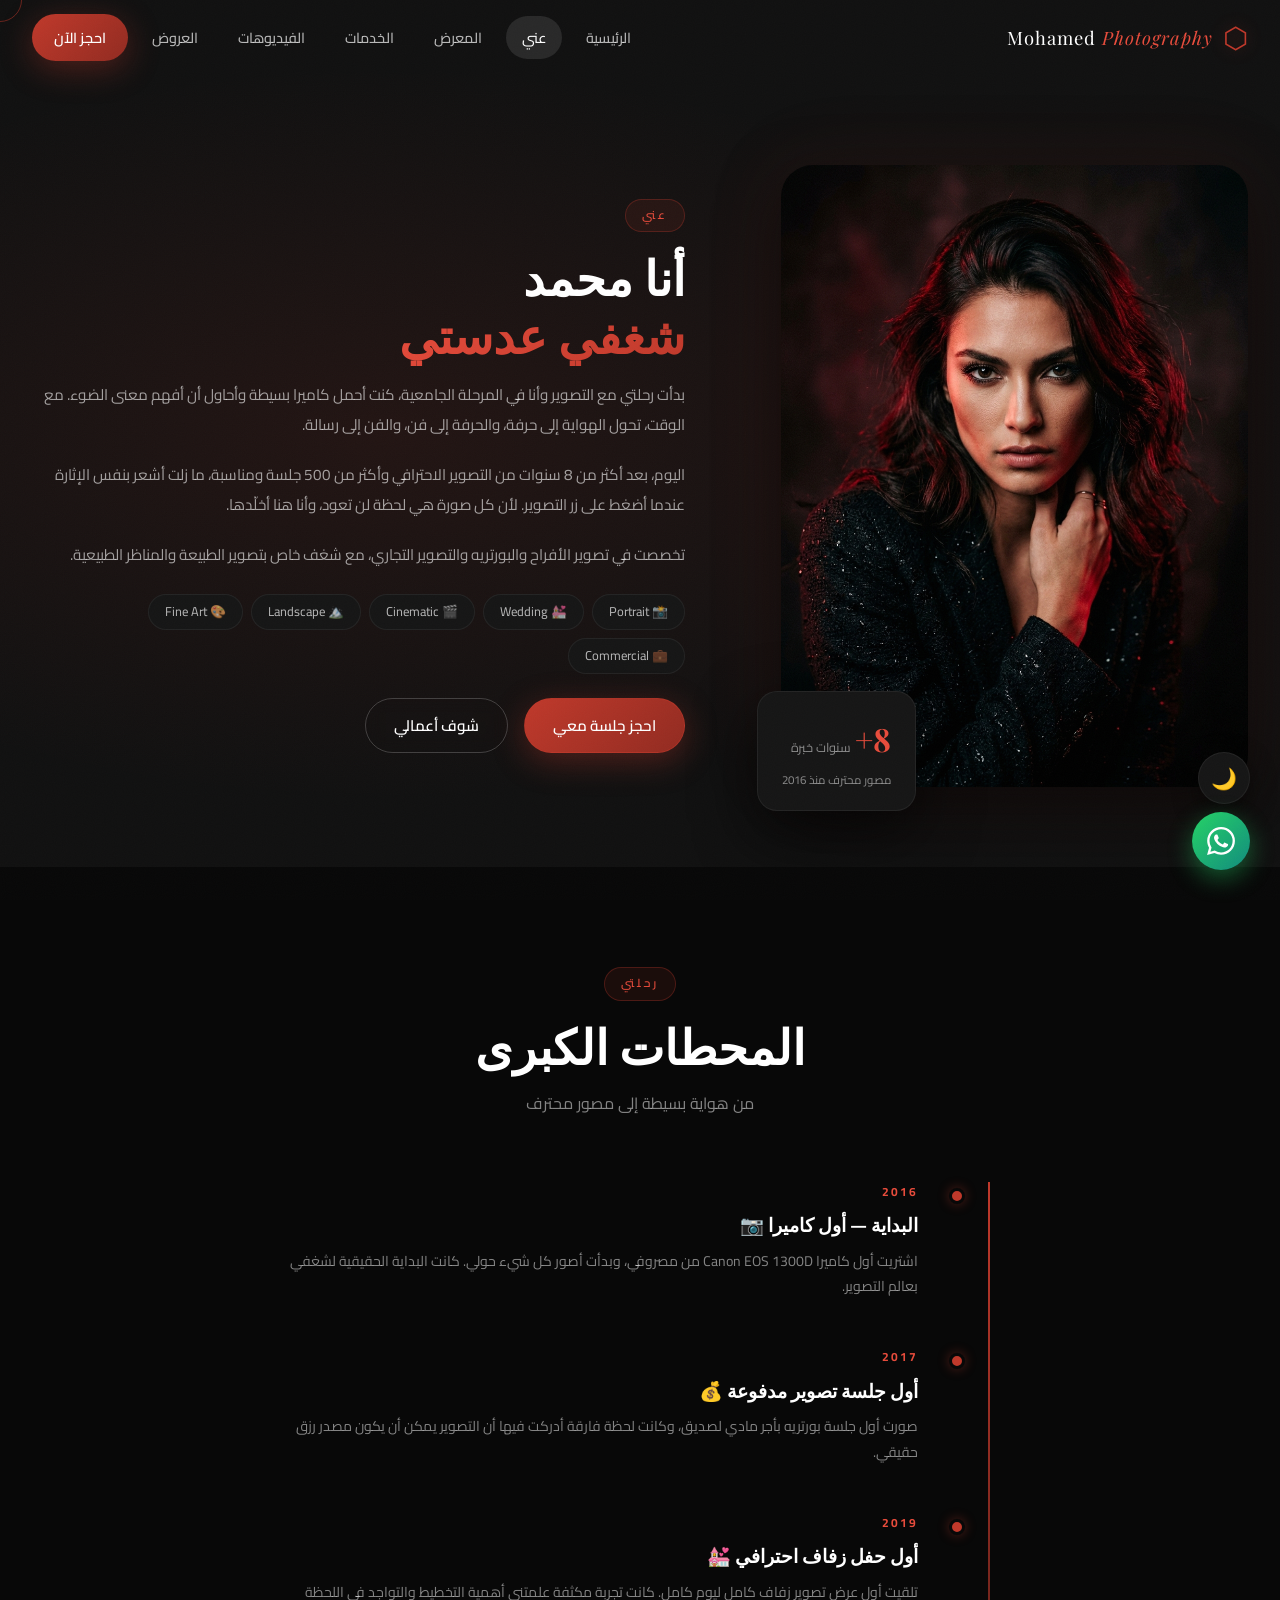
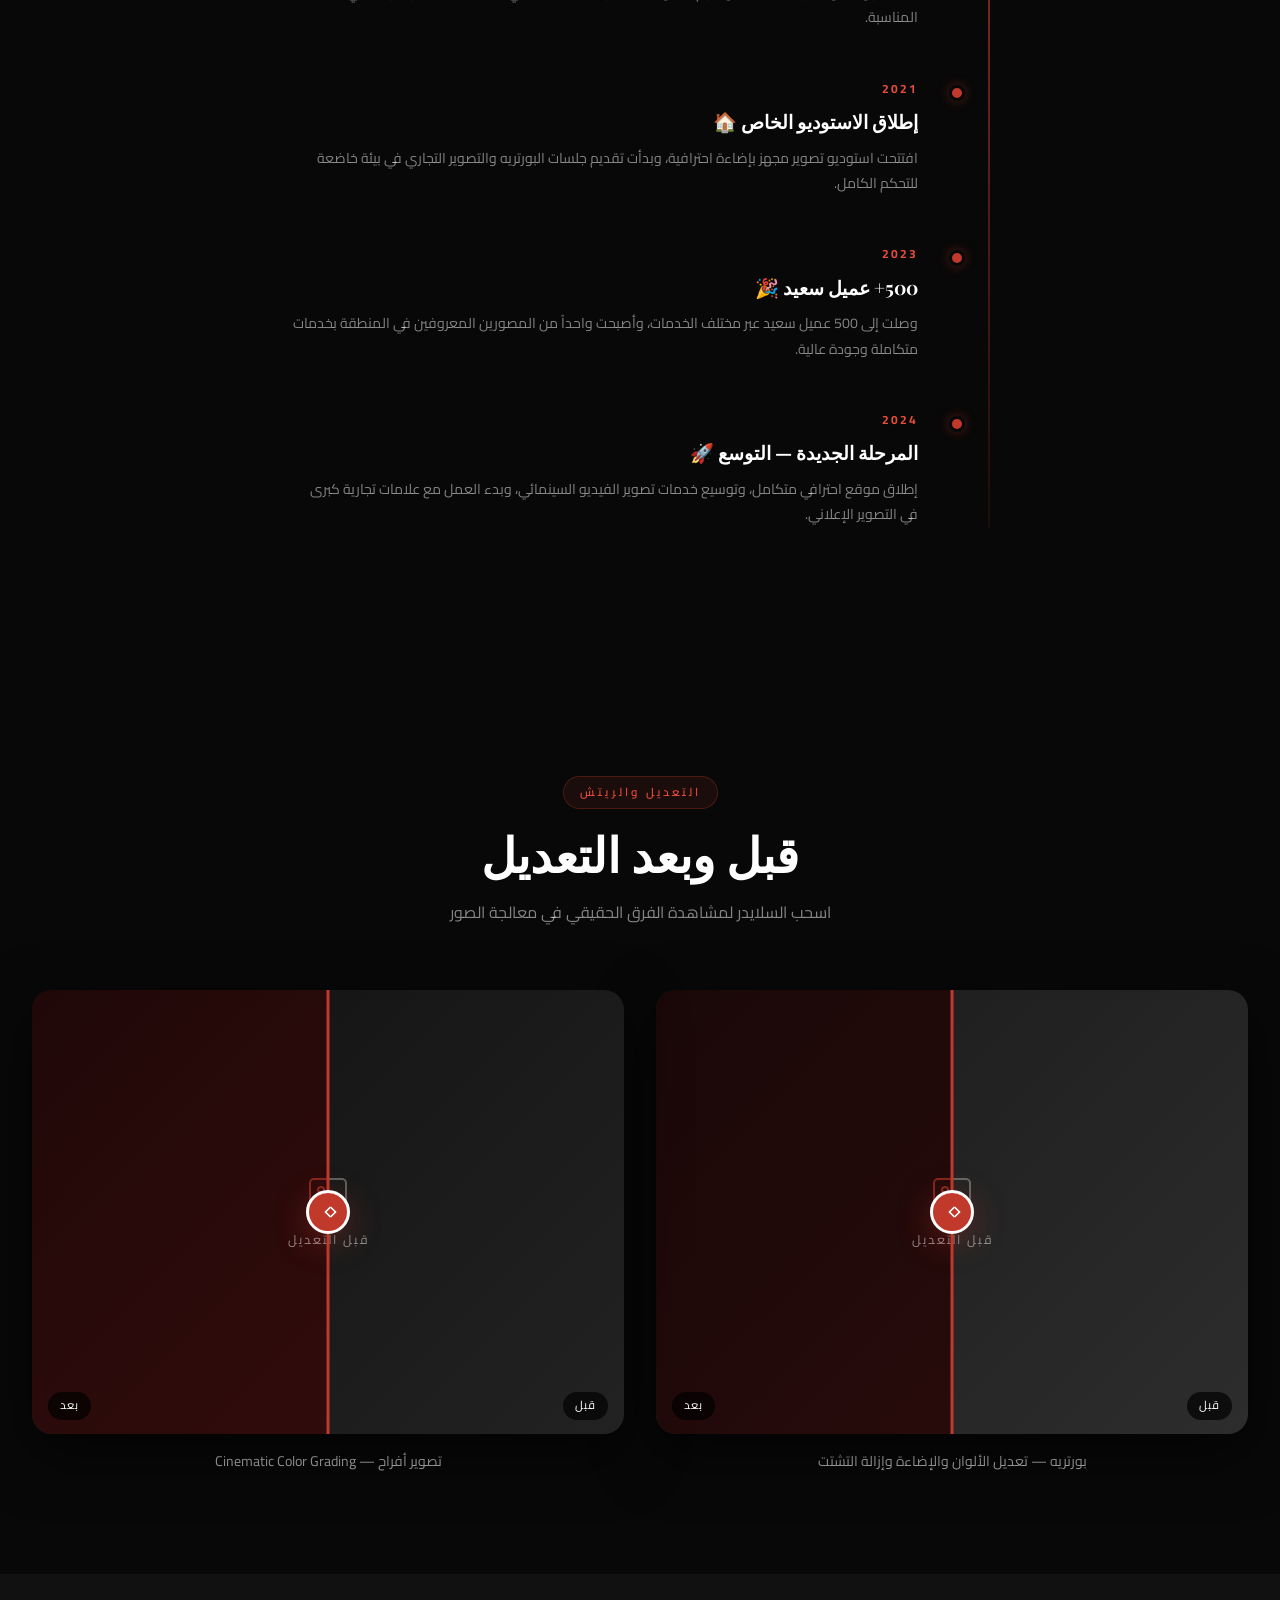
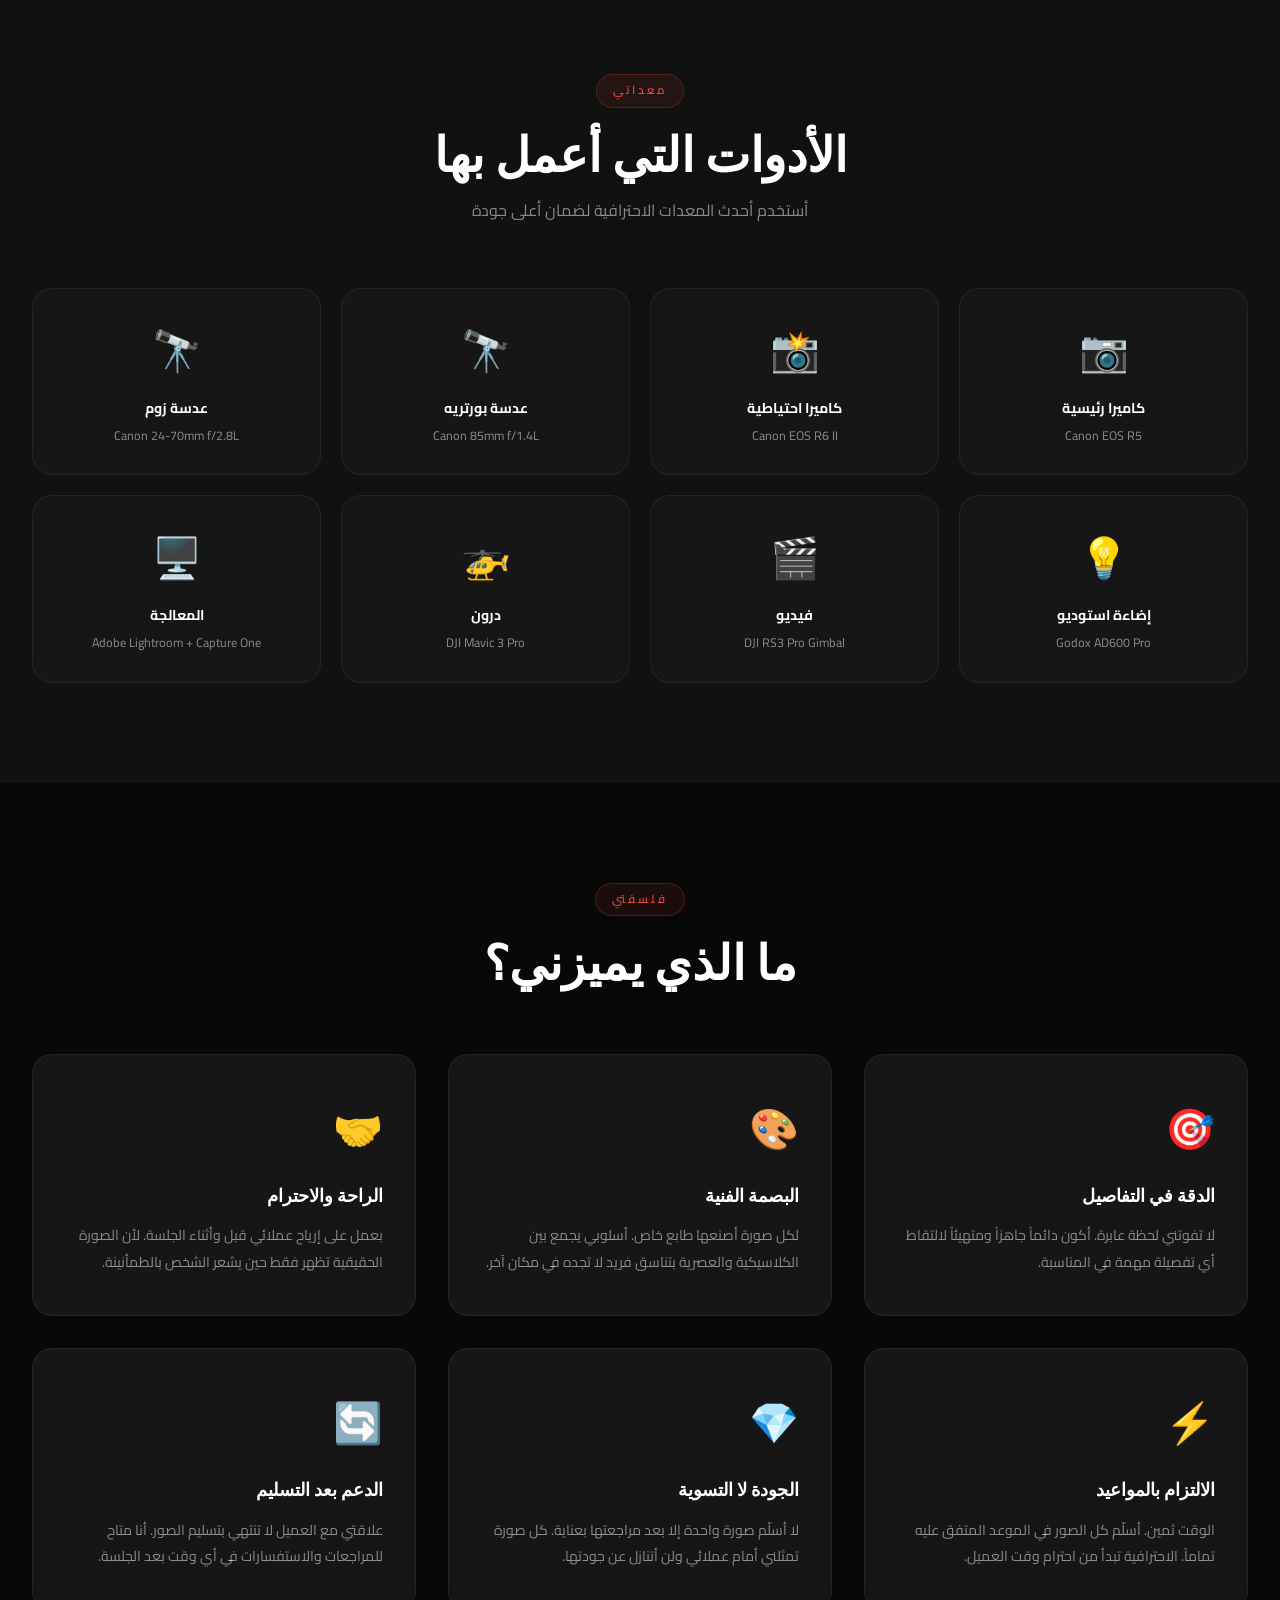
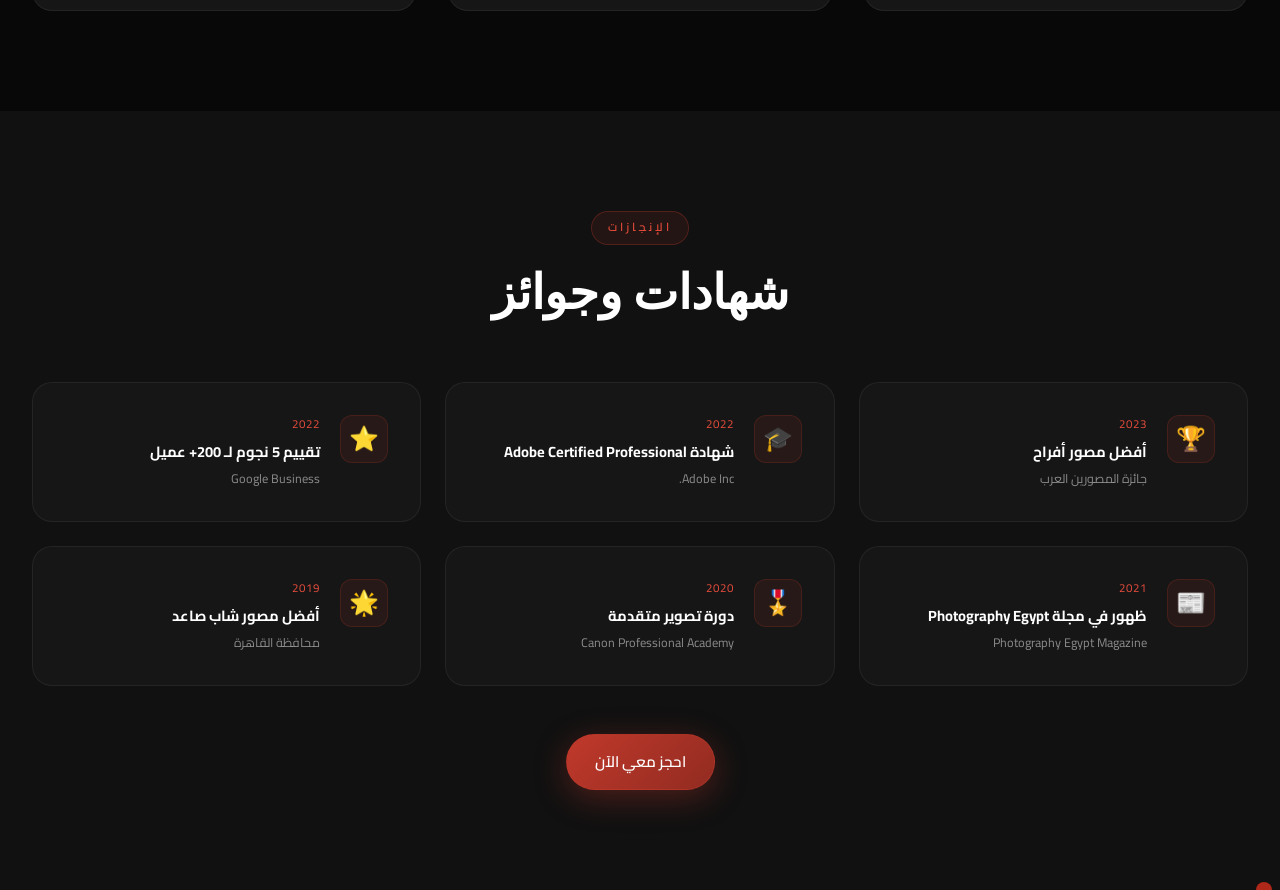
==== commit 96e5b595: "Logo only as favicon" ====
--- a/about.html
+++ b/about.html
@@ -230,7 +230,7 @@
 <nav id="navbar" class="navbar">
   <div class="nav-container">
     <a href="index.html" class="nav-logo">
-      <img src="images/logo.png" alt="Mohamed Photography Logo" class="logo-img">
+      <span class="logo-icon">⬡</span>
       <span class="logo-text">Mohamed <em>Photography</em></span>
     </a>
     <button class="nav-toggle" id="navToggle"><span></span><span></span><span></span></button>
